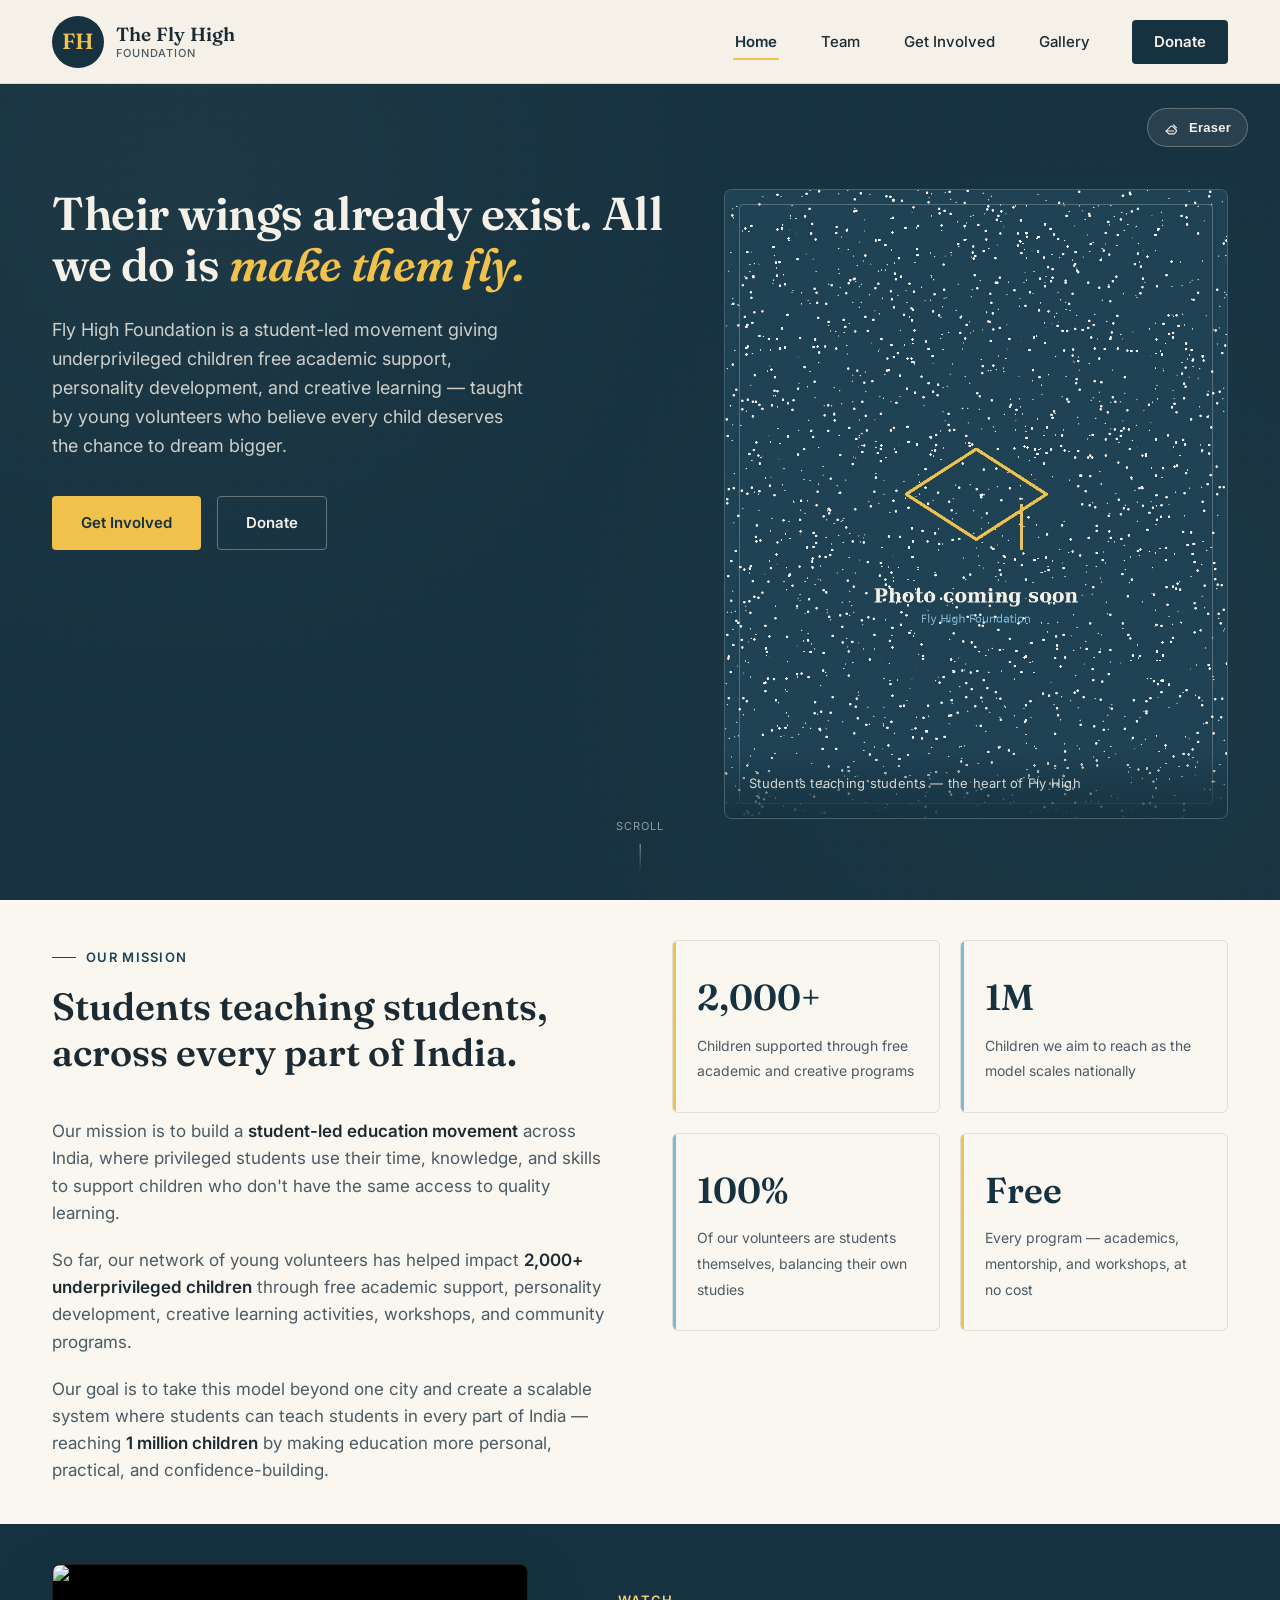
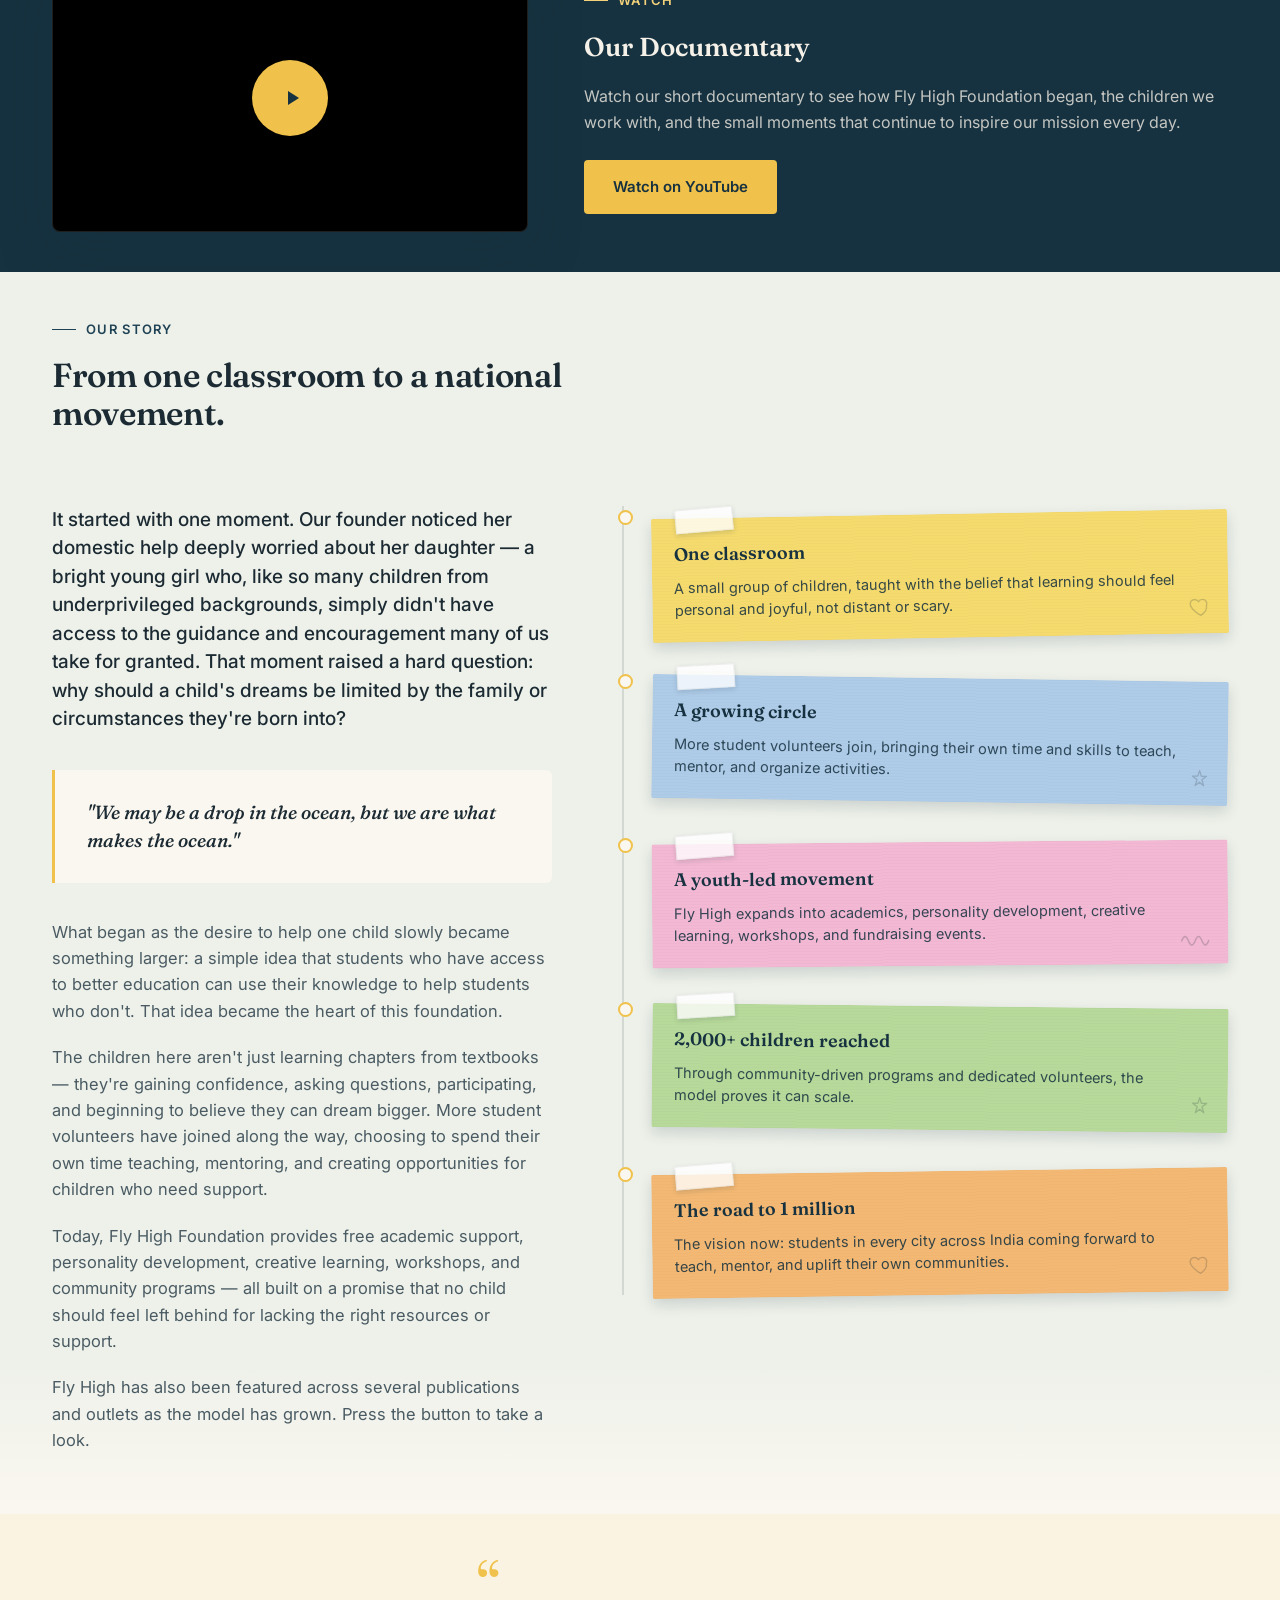
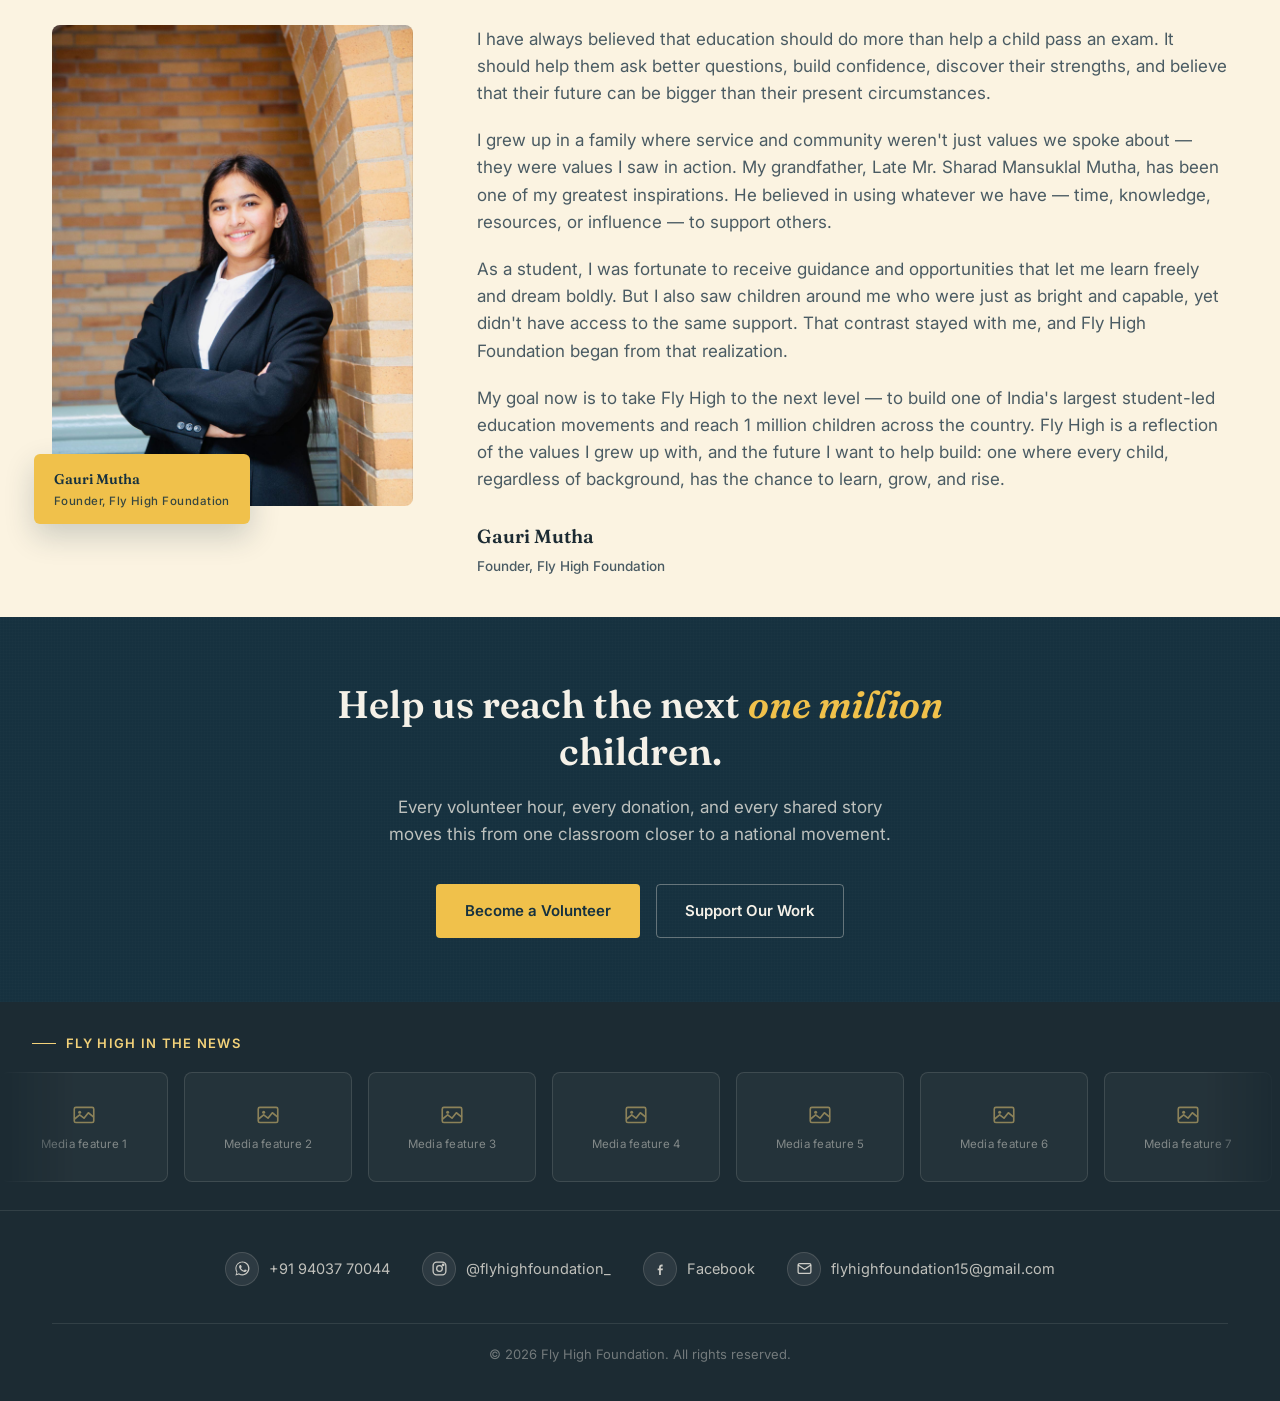
==== index.html @ f3d72682 "first commit" ====
<!DOCTYPE html>
<html lang="en">
<head>
<meta charset="UTF-8">
<meta name="viewport" content="width=device-width, initial-scale=1.0">
<title>Fly High Foundation — Students Teaching Students</title>
<meta name="description" content="Fly High Foundation is a youth-led NGO reimagining education in India through free academic support, personality development, and creative learning led by student volunteers.">
<link rel="preconnect" href="https://fonts.googleapis.com">
<link rel="preconnect" href="https://fonts.gstatic.com" crossorigin>
<link href="https://fonts.googleapis.com/css2?family=Fraunces:ital,opsz,wght@0,9..144,400;0,9..144,500;0,9..144,600;0,9..144,700;1,9..144,500;1,9..144,600&family=Inter:wght@400;500;600;700&display=swap" rel="stylesheet">
<link rel="stylesheet" href="styles.css">
</head>
<body>

<!-- ============================================ HEADER ============================================ -->
<header class="site-header">
  <div class="wrap">
    <a href="index.html" class="logo-mark">
      <div class="logo-fallback">FH</div>
      <div class="logo-text">The Fly High<span>Foundation</span></div>
    </a>

    <button class="nav-toggle" aria-label="Toggle menu">
      <span></span><span></span><span></span>
    </button>

    <nav class="main-nav">
      <a href="index.html" class="active">Home</a>
      <a href="team.html">Team</a>
      <a href="get-involved.html">Get Involved</a>
      <a href="gallery.html">Gallery</a>
      <a href="donate.html" class="nav-donate">Donate</a>
    </nav>
  </div>
</header>

<!-- ============================================ HERO ============================================ -->
<section class="hero">
  <canvas id="chalk-canvas"></canvas>

  <button id="eraser-toggle" class="eraser-toggle" title="Clear the board">
    <svg viewBox="0 0 24 24" fill="none" xmlns="http://www.w3.org/2000/svg">
      <path d="M3 17l6.5-6.5a2 2 0 0 1 2.83 0l4.67 4.67a2 2 0 0 1 0 2.83L14.5 21H7l-4-4z" stroke="currentColor" stroke-width="1.6" stroke-linejoin="round"/>
      <path d="M13 8l5 5" stroke="currentColor" stroke-width="1.6"/>
      <path d="M3 17h11" stroke="currentColor" stroke-width="1.6" stroke-linecap="round"/>
    </svg>
    <span>Eraser</span>
  </button>

  <div class="wrap">
    <div class="hero-copy">
      <h1>Their wings already exist. All we do is <em>make them fly.</em></h1>
      <p class="hero-lede">Fly High Foundation is a student-led movement giving underprivileged children free academic support, personality development, and creative learning — taught by young volunteers who believe every child deserves the chance to dream bigger.</p>

      <div class="hero-actions">
        <a href="get-involved.html" class="btn btn-primary">Get Involved</a>
        <a href="donate.html" class="btn btn-ghost">Donate</a>
      </div>
    </div>

    <div class="hero-visual">
      <img src="images/hero-placeholder.jpg" alt="A Fly High Foundation volunteer teaching a group of children" id="hero-main-img">
      <div class="hero-visual-frame"></div>
      <div class="hero-visual-caption">Students teaching students — the heart of Fly High</div>
    </div>
  </div>

  <div class="chalk-hint">Touch and hold, then drag to draw chalk</div>

  <div class="scroll-cue">
    <span>Scroll</span>
    <div class="line"></div>
  </div>
</section>

<!-- ============================================ MISSION ============================================ -->
<section class="section mission-section" data-reveal>
  <div class="mission-confetti" id="mission-confetti" aria-hidden="true"></div>
  <div class="wrap">
    <div class="mission-grid">
      <div>
        <div class="section-eyebrow">Our Mission</div>
        <h2 class="pencil-underline" style="font-family: var(--font-display); font-size: clamp(28px, 3.2vw, 38px); font-weight: 600; line-height: 1.2; margin-bottom: 24px;">
          <span>Students teaching students, across every part of India.</span>
          <svg class="pencil-svg" viewBox="0 0 400 20" preserveAspectRatio="none"><path d="M4 12 Q100 4, 200 11 T 396 9" /></svg>
        </h2>
        <div class="mission-copy">
          <p>Our mission is to build a <strong>student-led education movement</strong> across India, where privileged students use their time, knowledge, and skills to support children who don't have the same access to quality learning.</p>
          <p>So far, our network of young volunteers has helped impact <strong>2,000+ underprivileged children</strong> through free academic support, personality development, creative learning activities, workshops, and community programs.</p>
          <p>Our goal is to take this model beyond one city and create a scalable system where students can teach students in every part of India — reaching <strong>1 million children</strong> by making education more personal, practical, and confidence-building.</p>
        </div>
      </div>

      <div class="stat-grid">
        <div class="stat-card">
          <span class="num">2,000+</span>
          <span class="label">Children supported through free academic and creative programs</span>
        </div>
        <div class="stat-card stat-card--blue">
          <span class="num">1M</span>
          <span class="label">Children we aim to reach as the model scales nationally</span>
        </div>
        <div class="stat-card stat-card--blue">
          <span class="num">100%</span>
          <span class="label">Of our volunteers are students themselves, balancing their own studies</span>
        </div>
        <div class="stat-card">
          <span class="num">Free</span>
          <span class="label">Every program — academics, mentorship, and workshops, at no cost</span>
        </div>
      </div>
    </div>
  </div>
</section>

<!-- ============================================ DOCUMENTARY ============================================ -->
<section class="section section-slate" data-reveal>
  <div class="wrap">
    <div class="video-block">
      <div class="video-frame" data-video-id="LKN4n6j6wp0">
        <img src="https://img.youtube.com/vi/LKN4n6j6wp0/maxresdefault.jpg" alt="Fly High Foundation documentary thumbnail" class="video-thumb">
        <div class="video-play-btn" aria-hidden="true">
          <svg viewBox="0 0 24 24"><path d="M8 5v14l11-7z"/></svg>
        </div>
      </div>

      <div class="video-copy">
        <div class="section-eyebrow">Watch</div>
        <h3>Our Documentary</h3>
        <p>Watch our short documentary to see how Fly High Foundation began, the children we work with, and the small moments that continue to inspire our mission every day.</p>
        <a href="https://www.youtube.com/watch?v=LKN4n6j6wp0" target="_blank" rel="noopener" class="btn btn-primary">Watch on YouTube</a>
      </div>
    </div>
  </div>
</section>

<!-- ============================================ OUR STORY ============================================ -->
<section class="section section-paper-dim" data-reveal>
  <div class="wrap">
    <div class="section-head">
      <div class="section-eyebrow">Our Story</div>
      <h2 class="pencil-underline"><span>From one classroom to a national movement.</span>
        <svg class="pencil-svg" viewBox="0 0 460 20" preserveAspectRatio="none"><path d="M4 11 Q120 4, 230 12 T 456 9" /></svg>
      </h2>
    </div>

    <div class="story-layout">
      <div class="story-copy">
        <p>It started with one moment. Our founder noticed her domestic help deeply worried about her daughter — a bright young girl who, like so many children from underprivileged backgrounds, simply didn't have access to the guidance and encouragement many of us take for granted. That moment raised a hard question: why should a child's dreams be limited by the family or circumstances they're born into?</p>

        <div class="story-pullquote">
          <p>"We may be a drop in the ocean, but we are what makes the ocean."</p>
        </div>

        <p>What began as the desire to help one child slowly became something larger: a simple idea that students who have access to better education can use their knowledge to help students who don't. That idea became the heart of this foundation.</p>
        <p>The children here aren't just learning chapters from textbooks — they're gaining confidence, asking questions, participating, and beginning to believe they can dream bigger. More student volunteers have joined along the way, choosing to spend their own time teaching, mentoring, and creating opportunities for children who need support.</p>
        <p>Today, Fly High Foundation provides free academic support, personality development, creative learning, workshops, and community programs — all built on a promise that no child should feel left behind for lacking the right resources or support.</p>
        <p>Fly High has also been featured across several publications and outlets as the model has grown. Press the button to take a look.</p>
      </div>

      <div class="story-side">
        <div class="timeline">
          <div class="timeline-item sticky-note-item">
            <div class="sticky-note sticky-note--yellow">
              <svg class="sticky-doodle sticky-doodle--heart" viewBox="0 0 24 24" aria-hidden="true"><path d="M12 20s-7.5-4.7-9.7-9.2C.8 7.2 2.6 4 6 4c2 0 3.4 1.1 4 2.3C10.6 5.1 12 4 14 4c3.4 0 5.2 3.2 3.7 6.8C19.5 15.3 12 20 12 20z" fill="none" stroke="currentColor" stroke-width="1.4" stroke-linejoin="round"/></svg>
              <h4>One classroom</h4>
              <p>A small group of children, taught with the belief that learning should feel personal and joyful, not distant or scary.</p>
            </div>
          </div>
          <div class="timeline-item sticky-note-item">
            <div class="sticky-note sticky-note--blue">
              <svg class="sticky-doodle sticky-doodle--star" viewBox="0 0 24 24" aria-hidden="true"><path d="M12 3l1.8 5.6H19l-4.6 3.5L16.2 18 12 14.6 7.8 18l1.8-5.9L5 8.6h5.2z" fill="none" stroke="currentColor" stroke-width="1.3" stroke-linejoin="round"/></svg>
              <h4>A growing circle</h4>
              <p>More student volunteers join, bringing their own time and skills to teach, mentor, and organize activities.</p>
            </div>
          </div>
          <div class="timeline-item sticky-note-item">
            <div class="sticky-note sticky-note--pink">
              <svg class="sticky-doodle sticky-doodle--squiggle" viewBox="0 0 28 16" aria-hidden="true"><path d="M1 8c2-5 4-5 6 0s4 5 6 0 4-5 6 0 4 5 6 0" fill="none" stroke="currentColor" stroke-width="1.4" stroke-linecap="round"/></svg>
              <h4>A youth-led movement</h4>
              <p>Fly High expands into academics, personality development, creative learning, workshops, and fundraising events.</p>
            </div>
          </div>
          <div class="timeline-item sticky-note-item">
            <div class="sticky-note sticky-note--green">
              <svg class="sticky-doodle sticky-doodle--star" viewBox="0 0 24 24" aria-hidden="true"><path d="M12 3l1.8 5.6H19l-4.6 3.5L16.2 18 12 14.6 7.8 18l1.8-5.9L5 8.6h5.2z" fill="none" stroke="currentColor" stroke-width="1.3" stroke-linejoin="round"/></svg>
              <h4>2,000+ children reached</h4>
              <p>Through community-driven programs and dedicated volunteers, the model proves it can scale.</p>
            </div>
          </div>
          <div class="timeline-item sticky-note-item">
            <div class="sticky-note sticky-note--orange">
              <svg class="sticky-doodle sticky-doodle--heart" viewBox="0 0 24 24" aria-hidden="true"><path d="M12 20s-7.5-4.7-9.7-9.2C.8 7.2 2.6 4 6 4c2 0 3.4 1.1 4 2.3C10.6 5.1 12 4 14 4c3.4 0 5.2 3.2 3.7 6.8C19.5 15.3 12 20 12 20z" fill="none" stroke="currentColor" stroke-width="1.4" stroke-linejoin="round"/></svg>
              <h4>The road to 1 million</h4>
              <p>The vision now: students in every city across India coming forward to teach, mentor, and uplift their own communities.</p>
            </div>
          </div>
        </div>
      </div>
    </div>
  </div>
</section>


<!-- ============================================ FOUNDER'S NOTE ============================================ -->
<section class="section section-warm" data-reveal>
  <div class="wrap">
    <div class="founder-block">
      <div class="founder-photo-wrap">
        <img src="images/gauri-mutha-founder.jpg" alt="Gauri Mutha, Founder of Fly High Foundation">
        <div class="founder-photo-tag">Gauri Mutha<span>Founder, Fly High Foundation</span></div>
      </div>

      <div class="founder-copy">
        <span class="founder-quote-mark">&ldquo;</span>
        <p>I have always believed that education should do more than help a child pass an exam. It should help them ask better questions, build confidence, discover their strengths, and believe that their future can be bigger than their present circumstances.</p>
        <p>I grew up in a family where service and community weren't just values we spoke about — they were values I saw in action. My grandfather, Late Mr. Sharad Mansuklal Mutha, has been one of my greatest inspirations. He believed in using whatever we have — time, knowledge, resources, or influence — to support others.</p>
        <p>As a student, I was fortunate to receive guidance and opportunities that let me learn freely and dream boldly. But I also saw children around me who were just as bright and capable, yet didn't have access to the same support. That contrast stayed with me, and Fly High Foundation began from that realization.</p>
        <p>My goal now is to take Fly High to the next level — to build one of India's largest student-led education movements and reach 1 million children across the country. Fly High is a reflection of the values I grew up with, and the future I want to help build: one where every child, regardless of background, has the chance to learn, grow, and rise.</p>
        <div class="founder-signoff">Gauri Mutha<span>Founder, Fly High Foundation</span></div>
      </div>
    </div>
  </div>
</section>

<!-- ============================================ CLOSING CTA ============================================ -->
<section class="closing-cta" data-reveal>
  <div class="wrap">
    <h2>Help us reach the next <em>one million</em> children.</h2>
    <p>Every volunteer hour, every donation, and every shared story moves this from one classroom closer to a national movement.</p>
    <div class="hero-actions">
      <a href="get-involved.html" class="btn btn-primary">Become a Volunteer</a>
      <a href="donate.html" class="btn btn-ghost">Support Our Work</a>
    </div>
  </div>
</section>

<!-- ============================================ FOOTER ============================================ -->
<footer class="site-footer">
  <div class="footer-media">
    <div class="wrap footer-media-head">
      <div class="section-eyebrow footer-media-eyebrow">Fly High In The News</div>
    </div>

    <div class="media-marquee" aria-hidden="false">
      <div class="media-marquee-track" id="media-marquee-track">
        <!-- media logo cards generated and duplicated by JS for a seamless loop -->
      </div>
    </div>
  </div>

  <div class="wrap">
    <div class="footer-contact">
      <a href="https://wa.me/919403770044" target="_blank" rel="noopener" class="footer-contact-item">
        <span class="footer-contact-icon">
          <svg viewBox="0 0 24 24" fill="currentColor" xmlns="http://www.w3.org/2000/svg"><path d="M17.47 14.38c-.27-.14-1.6-.79-1.85-.88-.25-.09-.43-.14-.61.14-.18.27-.7.88-.86 1.06-.16.18-.32.2-.59.07-.27-.14-1.13-.42-2.15-1.33-.79-.71-1.33-1.58-1.48-1.85-.16-.27-.02-.41.13-.55.14-.14.32-.36.48-.54.16-.18.21-.31.32-.52.11-.21.05-.39-.02-.54-.07-.14-.62-1.5-.85-2.05-.23-.55-.46-.47-.63-.48h-.54c-.18 0-.46.07-.7.34-.25.27-.95.93-.95 2.27 0 1.34.97 2.64 1.11 2.82.14.18 1.85 2.83 4.49 3.86 2.63 1.03 2.63.69 3.1.64.48-.05 1.6-.65 1.83-1.29.23-.64.23-1.18.16-1.29-.07-.11-.25-.18-.52-.32z"/><path d="M12.04 2C6.5 2 2 6.5 2 12.04c0 1.94.55 3.75 1.5 5.29L2 22l4.86-1.46c1.46.79 3.14 1.24 4.93 1.24h.01c5.54 0 10.04-4.5 10.04-10.04S17.58 2 12.04 2zm0 18.27h-.01c-1.6 0-3.16-.43-4.51-1.24l-.32-.19-3.34 1 1.02-3.28-.21-.34a8.18 8.18 0 0 1-1.27-4.43c0-4.56 3.71-8.27 8.27-8.27 4.56 0 8.27 3.71 8.27 8.27 0 4.56-3.71 8.48-8.4 8.48z"/></svg>
        </span>
        <span>+91 94037 70044</span>
      </a>

      <a href="https://instagram.com/flyhighfoundation_" target="_blank" rel="noopener" class="footer-contact-item">
        <span class="footer-contact-icon">
          <svg viewBox="0 0 24 24" fill="none" stroke="currentColor" stroke-width="1.8" xmlns="http://www.w3.org/2000/svg"><rect x="3" y="3" width="18" height="18" rx="5"/><circle cx="12" cy="12" r="4"/><circle cx="17.2" cy="6.8" r="1"/></svg>
        </span>
        <span>@flyhighfoundation_</span>
      </a>

      <a href="#" class="footer-contact-item">
        <span class="footer-contact-icon">
          <svg viewBox="0 0 24 24" fill="currentColor" xmlns="http://www.w3.org/2000/svg"><path d="M13.5 9H15V6.5h-1.5C11.6 6.5 10 8.1 10 10.2V12H8v2.5h2V21h2.5v-6.5H15l.5-2.5h-3v-1.8c0-.66.54-1.2 1-1.2z"/></svg>
        </span>
        <span>Facebook</span>
      </a>

      <a href="mailto:flyhighfoundation15@gmail.com" class="footer-contact-item">
        <span class="footer-contact-icon">
          <svg viewBox="0 0 24 24" fill="none" stroke="currentColor" stroke-width="1.8" xmlns="http://www.w3.org/2000/svg"><rect x="3" y="5" width="18" height="14" rx="2"/><path d="M3 7l9 6 9-6"/></svg>
        </span>
        <span>flyhighfoundation15@gmail.com</span>
      </a>
    </div>

    <div class="footer-bottom">
      <span>&copy; 2026 Fly High Foundation. All rights reserved.</span>
    </div>
  </div>
</footer>

<!-- ============================================ MEDIA PREVIEW MODAL ============================================ -->
<div class="media-modal" id="media-modal" role="dialog" aria-modal="true" aria-hidden="true">
  <div class="media-modal-backdrop" id="media-modal-backdrop"></div>
  <div class="media-modal-content">
    <button class="media-modal-close" id="media-modal-close" aria-label="Close">
      <svg viewBox="0 0 24 24" fill="none" xmlns="http://www.w3.org/2000/svg"><path d="M6 6l12 12M18 6L6 18" stroke="currentColor" stroke-width="2" stroke-linecap="round"/></svg>
    </button>
    <div class="media-modal-body" id="media-modal-body">
      <!-- populated by JS with the clicked card's content -->
    </div>
  </div>
</div>

<script src="chalk-cursor.js"></script>
<script src="site.js"></script>
</body>
</html>
---- styles.css ----
/* ============================================
   FLY HIGH FOUNDATION — Design Tokens
   Chalkboard-to-paper visual system
   ============================================ */

:root {
  /* Color */
  --slate-deep: #16313f;      /* blackboard */
  --slate-mid: #1f4255;
  --paper: #faf7f0;            /* warm chalk-white */
  --paper-dim: #eef1ea;
  --chalk-white: #f5f1e8;
  --accent: #f0c14b;            /* primary chalk-yellow accent */
  --accent-soft: #f3d27a;
  --accent-deep: #c99a2e;       /* for use on light backgrounds, better contrast */
  --chalk-yellow: #f0c14b;
  --chalk-yellow-soft: #f3d27a;
  --sky-chalk: #82b6d9;
  --sky-chalk-deep: #4f87ab;
  --ink: #1c2b33;
  --ink-soft: #4a5b63;
  --line: rgba(28, 43, 51, 0.12);

  /* Type */
  --font-display: 'Fraunces', Georgia, serif;
  --font-body: 'Inter', -apple-system, sans-serif;

  /* Layout */
  --header-h: 84px;
  --max-w: 1240px;
}

* {
  margin: 0;
  padding: 0;
  box-sizing: border-box;
}

html {
  scroll-behavior: smooth;
}

body {
  font-family: var(--font-body);
  background: var(--paper);
  color: var(--ink);
  line-height: 1.6;
  overflow-x: hidden;
  cursor: default;
}

img {
  max-width: 100%;
  display: block;
}

a {
  text-decoration: none;
  color: inherit;
}

.wrap {
  max-width: var(--max-w);
  margin: 0 auto;
  padding: 0 32px;
}

/* ============================================
   HEADER
   ============================================ */

.site-header {
  position: fixed;
  top: 0;
  left: 0;
  right: 0;
  height: var(--header-h);
  background: var(--chalk-white);
  border-bottom: 1px solid var(--line);
  z-index: 500;
  display: flex;
  align-items: center;
}

.site-header .wrap {
  display: flex;
  align-items: center;
  justify-content: space-between;
  width: 100%;
}

.logo-mark {
  display: flex;
  align-items: center;
  gap: 12px;
}

.logo-mark img {
  height: 52px;
  width: auto;
  object-fit: contain;
}

.logo-mark .logo-fallback {
  height: 52px;
  width: 52px;
  border-radius: 50%;
  background: var(--slate-deep);
  display: flex;
  align-items: center;
  justify-content: center;
  color: var(--accent);
  font-family: var(--font-display);
  font-weight: 600;
  font-size: 22px;
}

.logo-text {
  font-family: var(--font-display);
  font-weight: 600;
  font-size: 19px;
  color: var(--ink);
  letter-spacing: 0.01em;
  line-height: 1.1;
}

.logo-text span {
  display: block;
  font-family: var(--font-body);
  font-size: 11px;
  font-weight: 500;
  letter-spacing: 0.08em;
  text-transform: uppercase;
  color: var(--ink-soft);
  margin-top: 2px;
}

.main-nav {
  display: flex;
  align-items: center;
  gap: 40px;
}

.main-nav a {
  font-size: 15px;
  font-weight: 500;
  color: var(--ink);
  position: relative;
  padding: 8px 2px;
  transition: color 0.2s ease;
}

.main-nav a::after {
  content: '';
  position: absolute;
  left: 0;
  bottom: 2px;
  width: 0;
  height: 2px;
  background: var(--accent);
  transition: width 0.25s ease;
}

.main-nav a:hover::after,
.main-nav a.active::after {
  width: 100%;
}

.main-nav a.active {
  color: var(--slate-deep);
  font-weight: 600;
}

.nav-donate {
  background: var(--slate-deep);
  color: var(--chalk-white) !important;
  padding: 10px 22px !important;
  border-radius: 4px;
  font-weight: 600 !important;
}

.nav-donate::after {
  display: none;
}

.nav-donate:hover {
  background: var(--slate-mid);
}

.nav-toggle {
  display: none;
  flex-direction: column;
  justify-content: center;
  align-items: center;
  gap: 5px;
  background: none;
  border: none;
  cursor: pointer;
  width: 44px;
  height: 44px;
  padding: 0;
}

.nav-toggle span {
  width: 24px;
  height: 2px;
  background: var(--ink);
}

/* ============================================
   HERO — Blackboard section
   ============================================ */

.hero {
  position: relative;
  min-height: 100vh;
  background: var(--slate-deep);
  background-image:
    radial-gradient(circle at 15% 20%, rgba(255,255,255,0.03) 0%, transparent 40%),
    radial-gradient(circle at 85% 75%, rgba(255,255,255,0.025) 0%, transparent 45%);
  color: var(--chalk-white);
  padding-top: var(--header-h);
  display: flex;
  align-items: center;
  overflow: hidden;
  cursor: none;
}

.hero::before {
  content: '';
  position: absolute;
  inset: 0;
  background-image:
    repeating-linear-gradient(0deg, rgba(255,255,255,0.015) 0px, transparent 1px, transparent 3px),
    repeating-linear-gradient(90deg, rgba(255,255,255,0.015) 0px, transparent 1px, transparent 3px);
  pointer-events: none;
}

.hero-grain {
  position: absolute;
  inset: 0;
  opacity: 0.4;
  pointer-events: none;
  mix-blend-mode: overlay;
}

.hero .wrap {
  position: relative;
  z-index: 2;
  display: grid;
  grid-template-columns: 1.1fr 0.9fr;
  gap: 56px;
  align-items: start;
  padding-top: 88px;
  padding-bottom: 64px;
}

.hero h1 {
  font-family: var(--font-display);
  font-size: clamp(32px, 3.6vw, 68px);
  font-weight: 600;
  line-height: 1.1;
  letter-spacing: -0.01em;
  margin-bottom: 26px;
}

.hero h1 em {
  font-style: italic;
  color: var(--accent);
  position: relative;
}

.hero-lede {
  font-size: 18px;
  color: rgba(245, 241, 232, 0.82);
  max-width: 480px;
  margin-bottom: 36px;
}

.hero-actions {
  display: flex;
  gap: 16px;
  flex-wrap: wrap;
}

.btn {
  display: inline-flex;
  align-items: center;
  gap: 8px;
  padding: 14px 28px;
  border-radius: 4px;
  font-weight: 600;
  font-size: 15px;
  transition: transform 0.2s ease, background 0.2s ease, box-shadow 0.2s ease;
  border: 1.5px solid transparent;
  cursor: pointer;
}

.btn-primary {
  background: var(--accent);
  color: var(--slate-deep);
}

.btn-primary:hover {
  background: var(--accent-soft);
  transform: translateY(-2px);
  box-shadow: 0 8px 24px rgba(240, 193, 75, 0.25);
}

.btn-ghost {
  border-color: rgba(245, 241, 232, 0.35);
  color: var(--chalk-white);
}

.btn-ghost:hover {
  border-color: var(--chalk-white);
  background: rgba(245, 241, 232, 0.06);
  transform: translateY(-2px);
}

/* Hero visual panel */
.hero-visual {
  position: relative;
  aspect-ratio: 4/5;
  border-radius: 8px;
  overflow: hidden;
  border: 1px solid rgba(245, 241, 232, 0.18);
  background: var(--slate-mid);
}

.hero-visual img {
  width: 100%;
  height: 100%;
  object-fit: cover;
}

.hero-visual-frame {
  position: absolute;
  inset: 14px;
  border: 1px solid rgba(245, 241, 232, 0.25);
  border-radius: 4px;
  pointer-events: none;
}

.hero-visual-caption {
  position: absolute;
  bottom: 0;
  left: 0;
  right: 0;
  padding: 24px;
  background: linear-gradient(to top, rgba(22, 49, 63, 0.92), transparent);
  font-size: 13px;
  color: rgba(245, 241, 232, 0.85);
  letter-spacing: 0.02em;
}

.scroll-cue {
  position: absolute;
  bottom: 28px;
  left: 50%;
  transform: translateX(-50%);
  display: flex;
  flex-direction: column;
  align-items: center;
  gap: 8px;
  font-size: 11px;
  letter-spacing: 0.1em;
  text-transform: uppercase;
  color: rgba(245, 241, 232, 0.55);
  z-index: 2;
  animation: bob 2.4s ease-in-out infinite;
}

.scroll-cue .line {
  width: 1px;
  height: 28px;
  background: linear-gradient(to bottom, rgba(245,241,232,0.6), transparent);
}

@keyframes bob {
  0%, 100% { transform: translate(-50%, 0); }
  50% { transform: translate(-50%, 8px); }
}

/* Chalk cursor canvas */
#chalk-canvas {
  position: absolute;
  inset: 0;
  z-index: 1;
  pointer-events: none;
}

.chalk-dot {
  position: fixed;
  width: 18px;
  height: 18px;
  border-radius: 50%;
  background: var(--chalk-white);
  pointer-events: none;
  z-index: 9999;
  mix-blend-mode: screen;
  opacity: 0;
  transition: opacity 0.15s ease;
  box-shadow: 0 0 8px 2px rgba(245, 241, 232, 0.5);
}

/* Eraser toggle button */
.eraser-toggle {
  position: absolute;
  top: calc(var(--header-h) + 24px);
  right: 32px;
  z-index: 30;
  display: flex;
  align-items: center;
  gap: 8px;
  padding: 10px 16px;
  background: rgba(245, 241, 232, 0.08);
  border: 1.5px solid rgba(245, 241, 232, 0.28);
  border-radius: 999px;
  color: var(--chalk-white);
  font-size: 13px;
  font-weight: 600;
  letter-spacing: 0.02em;
  cursor: pointer;
  transition: background 0.2s ease, border-color 0.2s ease, transform 0.2s ease;
}

.eraser-toggle svg {
  width: 17px;
  height: 17px;
}

.eraser-toggle:hover {
  background: rgba(245, 241, 232, 0.14);
  border-color: rgba(245, 241, 232, 0.45);
}

.eraser-toggle.is-active {
  background: var(--accent);
  border-color: var(--accent);
  color: var(--slate-deep);
  transform: translateY(-1px);
}

.chalk-hint {
  display: none;
  position: absolute;
  bottom: 26px;
  left: 24px;
  z-index: 2;
  font-size: 12px;
  letter-spacing: 0.02em;
  color: rgba(245, 241, 232, 0.55);
  padding: 7px 12px;
  border: 1px solid rgba(245, 241, 232, 0.22);
  border-radius: 999px;
  background: rgba(245, 241, 232, 0.05);
}

@media (max-width: 980px) {
  .eraser-toggle {
    top: calc(var(--header-h) + 16px);
    right: 20px;
    padding: 12px 14px;
  }
  .eraser-toggle span {
    display: none;
  }
  .chalk-hint {
    display: block;
    /* moved to the top, mirroring the eraser button, so it never
       collides with the stacked hero image/scroll-cue below on
       short or content-heavy mobile heroes */
    bottom: auto;
    top: calc(var(--header-h) + 16px);
    left: 20px;
  }
}

@media (hover: none) and (pointer: coarse) {
  .chalk-hint {
    display: block;
  }
}

/* ============================================
   SECTION SHELL (paper sections below hero)
   ============================================ */

.section {
  padding: 40px 0;
  position: relative;
}

.section-paper-dim {
  background: linear-gradient(180deg, var(--paper-dim) 0%, var(--paper-dim) 88%, var(--paper) 100%);
}

.section-warm {
  background: #fbf3e1;
}

.section-slate {
  background: var(--slate-deep);
  color: var(--chalk-white);
}

.section-head {
  max-width: 640px;
  margin-bottom: 56px;
}

.section-eyebrow {
  display: inline-flex;
  align-items: center;
  gap: 10px;
  font-size: 13px;
  font-weight: 600;
  letter-spacing: 0.1em;
  text-transform: uppercase;
  color: var(--slate-mid);
  margin-bottom: 16px;
}

.section-slate .section-eyebrow {
  color: var(--accent-soft);
}

.section-eyebrow::before {
  content: '';
  width: 24px;
  height: 1px;
  background: currentColor;
}

.section-head h2 {
  font-family: var(--font-display);
  font-size: clamp(28px, 2.6vw, 42px);
  font-weight: 600;
  line-height: 1.15;
  letter-spacing: -0.01em;
  color: var(--ink);
}

.section-slate .section-head h2 {
  color: var(--chalk-white);
}

.section-head p {
  margin-top: 16px;
  font-size: 17px;
  color: var(--ink-soft);
}

.section-slate .section-head p {
  color: rgba(245, 241, 232, 0.78);
}

/* ============================================
   MISSION SECTION
   ============================================ */

.mission-section {
  position: relative;
  overflow: hidden;
}

.mission-confetti {
  position: absolute;
  inset: 0;
  z-index: 0;
  pointer-events: none;
  overflow: hidden;
}

.confetti-piece {
  position: absolute;
  top: -60px;
  opacity: 0;
  will-change: transform, opacity;
  filter: drop-shadow(0 4px 6px rgba(22, 49, 63, 0.22));
}

.mission-confetti.is-falling .confetti-piece {
  animation-name: confetti-fall;
  animation-timing-function: cubic-bezier(0.4, 0, 0.6, 1);
  animation-fill-mode: forwards;
}

@keyframes confetti-fall {
  0% {
    opacity: 0;
    transform: translate(0, 0) rotate(0deg);
  }
  8% {
    opacity: 1;
  }
  85% {
    opacity: 0.95;
  }
  100% {
    opacity: 0;
    transform: translate(var(--drift, 0px), 420px) rotate(var(--spin, 220deg));
  }
}

.mission-grid {
  position: relative;
  z-index: 1;
  display: grid;
  grid-template-columns: 1fr 1fr;
  gap: 64px;
  align-items: start;
}

.mission-copy p {
  font-size: 17px;
  color: var(--ink-soft);
  margin-bottom: 20px;
}

.mission-copy p:last-child {
  margin-bottom: 0;
}

.mission-copy strong {
  color: var(--ink);
  font-weight: 600;
}

.stat-grid {
  display: grid;
  grid-template-columns: 1fr 1fr;
  gap: 20px;
}

.stat-card {
  background: var(--paper);
  border: 1px solid var(--line);
  border-radius: 6px;
  padding: 28px 24px;
  position: relative;
  overflow: hidden;
  transition: transform 0.25s ease, box-shadow 0.25s ease;
}

.stat-card::before {
  content: '';
  position: absolute;
  top: 0;
  left: 0;
  width: 3px;
  height: 100%;
  background: var(--accent);
}

.stat-card--blue::before {
  background: var(--sky-chalk);
}

.stat-card:hover {
  transform: translateY(-5px);
  box-shadow: 0 16px 32px rgba(22, 49, 63, 0.12);
}

.stat-card .num {
  font-family: var(--font-display);
  font-size: 36px;
  font-weight: 600;
  color: var(--slate-deep);
  display: block;
  margin-bottom: 6px;
}

.stat-card .label {
  font-size: 14px;
  color: var(--ink-soft);
  line-height: 1.4;
}

@media (max-width: 640px) {
  .stat-grid {
    grid-template-columns: 1fr;
  }
}

/* ============================================
   DOCUMENTARY / VIDEO SECTION
   ============================================ */

.video-block {
  display: grid;
  grid-template-columns: 0.85fr 1.15fr;
  gap: 56px;
  align-items: center;
}

.video-frame {
  position: relative;
  border-radius: 8px;
  overflow: hidden;
  aspect-ratio: 16/9;
  background: #000;
  box-shadow: 0 20px 50px rgba(22, 49, 63, 0.35);
  cursor: pointer;
  border: 1px solid rgba(245, 241, 232, 0.12);
}

.video-frame iframe {
  position: absolute;
  inset: 0;
  width: 100%;
  height: 100%;
}

.video-frame .video-thumb {
  position: absolute;
  inset: 0;
  width: 100%;
  height: 100%;
  object-fit: cover;
  color: transparent;
  font-size: 0;
}

.video-play-btn {
  position: absolute;
  top: 50%;
  left: 50%;
  transform: translate(-50%, -50%);
  width: 76px;
  height: 76px;
  border-radius: 50%;
  background: var(--accent);
  display: flex;
  align-items: center;
  justify-content: center;
  transition: transform 0.25s ease, background 0.25s ease;
  z-index: 3;
}

.video-play-btn:hover {
  transform: translate(-50%, -50%) scale(1.08);
  background: var(--accent-soft);
}

.video-play-btn svg {
  width: 24px;
  height: 24px;
  fill: var(--slate-deep);
  margin-left: 3px;
}

.video-copy h3 {
  font-family: var(--font-display);
  font-size: 26px;
  font-weight: 600;
  margin-bottom: 16px;
}

.video-copy p {
  color: rgba(245, 241, 232, 0.78);
  font-size: 16px;
  margin-bottom: 24px;
}

/* ============================================
   STORY / TIMELINE SECTION
   ============================================ */

.story-layout {
  display: grid;
  grid-template-columns: 0.9fr 1.1fr;
  gap: 64px;
}

.story-copy p {
  font-size: 16.5px;
  color: var(--ink-soft);
  margin-bottom: 20px;
}

.story-copy p:first-child {
  font-size: 19px;
  color: var(--ink);
  font-weight: 500;
  line-height: 1.5;
}

.story-pullquote {
  margin: 36px 0;
  padding: 28px 32px;
  background: var(--paper);
  border-left: 3px solid var(--accent);
  border-radius: 0 6px 6px 0;
}

.story-pullquote p {
  font-family: var(--font-display);
  font-size: 22px;
  font-style: italic;
  color: var(--slate-deep);
  margin: 0;
  line-height: 1.4;
}

.story-side {
  position: sticky;
  top: 120px;
  align-self: start;
}

.timeline {
  display: flex;
  flex-direction: column;
  gap: 0;
  border-left: 2px solid var(--line);
  padding-left: 28px;
  margin-left: 6px;
}

.timeline-item {
  position: relative;
  padding-bottom: 36px;
}

.timeline-item:last-child {
  padding-bottom: 0;
}

.timeline-item::before {
  content: '';
  position: absolute;
  left: -34px;
  top: 4px;
  width: 11px;
  height: 11px;
  border-radius: 50%;
  background: var(--paper);
  border: 2px solid var(--accent);
}

.timeline-item h4 {
  font-family: var(--font-display);
  font-size: 17px;
  font-weight: 600;
  color: var(--ink);
  margin-bottom: 6px;
}

.timeline-item p {
  font-size: 14.5px;
  color: var(--ink-soft);
}

/* ============================================
   FOUNDER NOTE SECTION
   ============================================ */

.founder-block {
  display: grid;
  grid-template-columns: 0.65fr 1.35fr;
  gap: 64px;
  align-items: center;
}

.founder-photo-wrap {
  position: relative;
}

.founder-photo-wrap img {
  width: 100%;
  border-radius: 8px;
  aspect-ratio: 3/4;
  object-fit: cover;
}

.founder-photo-tag {
  position: absolute;
  bottom: -18px;
  left: -18px;
  background: var(--accent);
  color: var(--slate-deep);
  padding: 14px 20px;
  border-radius: 6px;
  font-family: var(--font-display);
  font-weight: 600;
  font-size: 14px;
  box-shadow: 0 12px 30px rgba(22, 49, 63, 0.2);
}

.founder-photo-tag span {
  display: block;
  font-family: var(--font-body);
  font-weight: 500;
  font-size: 11.5px;
  letter-spacing: 0.04em;
  margin-top: 2px;
  opacity: 0.85;
}

.founder-quote-mark {
  font-family: var(--font-display);
  font-size: 64px;
  color: var(--accent);
  line-height: 1;
  margin-bottom: 8px;
  display: block;
}

.founder-copy p {
  font-size: 17px;
  color: var(--ink-soft);
  margin-bottom: 20px;
}

.founder-copy p:last-of-type {
  margin-bottom: 28px;
}

.founder-signoff {
  font-family: var(--font-display);
  font-size: 19px;
  font-weight: 600;
  color: var(--ink);
}

.founder-signoff span {
  display: block;
  font-family: var(--font-body);
  font-weight: 500;
  font-size: 13.5px;
  color: var(--ink-soft);
  margin-top: 4px;
}

/* ============================================
   CLOSING CTA
   ============================================ */

.closing-cta {
  background: var(--slate-deep);
  color: var(--chalk-white);
  text-align: center;
  padding: 64px 0;
  position: relative;
  overflow: hidden;
}

.closing-cta::before {
  content: '';
  position: absolute;
  inset: 0;
  background-image:
    repeating-linear-gradient(0deg, rgba(255,255,255,0.015) 0px, transparent 1px, transparent 3px),
    repeating-linear-gradient(90deg, rgba(255,255,255,0.015) 0px, transparent 1px, transparent 3px);
}

.closing-cta .wrap {
  position: relative;
  z-index: 2;
}

.closing-cta h2 {
  font-family: var(--font-display);
  font-size: clamp(30px, 3vw, 48px);
  font-weight: 600;
  max-width: 720px;
  margin: 0 auto 20px;
  line-height: 1.2;
}

.closing-cta h2 em {
  color: var(--accent);
  font-style: italic;
}

.closing-cta p {
  font-size: 17px;
  color: rgba(245, 241, 232, 0.75);
  max-width: 520px;
  margin: 0 auto 36px;
}

.closing-cta .hero-actions {
  justify-content: center;
}

/* ============================================
   FOOTER
   ============================================ */

.site-footer {
  background: var(--ink);
  color: rgba(245, 241, 232, 0.7);
  padding: 0 0 36px;
}

.footer-contact {
  display: flex;
  flex-wrap: wrap;
  align-items: center;
  justify-content: center;
  gap: 32px;
  padding-top: 32px;
}

.footer-contact-item {
  display: flex;
  align-items: center;
  gap: 10px;
  font-size: 14.5px;
  color: rgba(245, 241, 232, 0.75);
  transition: color 0.2s ease;
  padding: 9px 0;
}

.footer-contact-item:hover {
  color: var(--accent-soft);
}

.footer-contact-icon {
  display: flex;
  align-items: center;
  justify-content: center;
  width: 34px;
  height: 34px;
  border-radius: 50%;
  background: rgba(245, 241, 232, 0.08);
  border: 1px solid rgba(245, 241, 232, 0.14);
  color: rgba(245, 241, 232, 0.8);
  transition: background 0.2s ease, border-color 0.2s ease;
}

.footer-contact-item:hover .footer-contact-icon {
  background: rgba(245, 241, 232, 0.14);
  border-color: rgba(245, 241, 232, 0.3);
}

.footer-contact-icon svg {
  width: 17px;
  height: 17px;
}

.footer-bottom {
  text-align: center;
  margin-top: 28px;
  padding-top: 20px;
  border-top: 1px solid rgba(245, 241, 232, 0.1);
  font-size: 13px;
  color: rgba(245, 241, 232, 0.4);
}

@media (max-width: 640px) {
  .footer-contact {
    flex-direction: column;
    align-items: flex-start;
    gap: 4px;
    padding-left: 8px;
  }
}

/* ============================================
   RESPONSIVE
   ============================================ */

@media (max-width: 980px) {
  .hero-visual {
    max-width: 420px;
  }
  .mission-grid,
  .video-block,
  .story-layout,
  .founder-block {
    gap: 24px;
  }
  .story-side {
    position: static;
  }
  .main-nav {
    position: fixed;
    top: var(--header-h);
    left: 0;
    right: 0;
    background: var(--chalk-white);
    flex-direction: column;
    align-items: flex-start;
    padding: 24px 32px 32px;
    gap: 10px;
    border-bottom: 1px solid var(--line);
    transform: translateY(-110%);
    opacity: 0;
    pointer-events: none;
    transition: transform 0.3s ease, opacity 0.3s ease;
  }
  .main-nav a {
    padding: 11px 2px;
  }
  .main-nav.open {
    transform: translateY(0);
    opacity: 1;
    pointer-events: auto;
  }
  .nav-toggle {
    display: flex;
  }
  .nav-donate {
    margin-top: 4px;
  }
}

@media (max-width: 640px) {
  .wrap {
    padding: 0 20px;
  }
  .founder-photo-tag {
    left: 12px;
    bottom: -14px;
    padding: 10px 16px;
  }
  .section {
    padding: 32px 0;
  }
  .hero .wrap {
    grid-template-columns: 1fr;
  }
  .hero-visual {
    max-width: 420px;
    margin: 0 auto;
  }
  .mission-grid,
  .video-block,
  .story-layout,
  .founder-block {
    grid-template-columns: 1fr;
    gap: 40px;
  }
}

@media (prefers-reduced-motion: reduce) {
  * {
    animation: none !important;
    transition: none !important;
  }
}

/* ============================================
   SCROLL REVEAL
   ============================================ */

[data-reveal] {
  opacity: 0;
  transform: translateY(22px);
  transition: opacity 0.7s ease, transform 0.7s ease;
}

[data-reveal].is-visible {
  opacity: 1;
  transform: translateY(0);
}

[data-reveal="stagger"] > * {
  opacity: 0;
  transform: translateY(18px);
  transition: opacity 0.6s ease, transform 0.6s ease;
}

[data-reveal="stagger"].is-visible > * {
  opacity: 1;
  transform: translateY(0);
}

[data-reveal="stagger"].is-visible > *:nth-child(1) { transition-delay: 0s; }
[data-reveal="stagger"].is-visible > *:nth-child(2) { transition-delay: 0.08s; }
[data-reveal="stagger"].is-visible > *:nth-child(3) { transition-delay: 0.16s; }
[data-reveal="stagger"].is-visible > *:nth-child(4) { transition-delay: 0.24s; }

/* ============================================
   PENCIL UNDERLINE — draws beneath headings on scroll
   ============================================ */

.pencil-underline {
  position: relative;
  display: inline-block;
}

.pencil-underline span {
  position: relative;
}

.pencil-svg {
  display: block;
  width: 100%;
  height: 0.45em;
  margin-top: 2px;
  overflow: visible;
}

.pencil-svg path {
  fill: none;
  stroke: var(--accent-soft);
  stroke-width: 6;
  stroke-linecap: round;
  stroke-dasharray: 480;
  stroke-dashoffset: 480;
  transition: stroke-dashoffset 1.1s cubic-bezier(0.65, 0, 0.35, 1);
}

.section-slate .pencil-svg path {
  stroke: var(--accent);
}

.pencil-drawn .pencil-svg path {
  stroke-dashoffset: 0;
}

/* ============================================
   STICKY NOTES — peel effect on the timeline
   ============================================ */

.sticky-note-item {
  padding-bottom: 32px;
  padding-top: 8px;
}

.sticky-note {
  width: 100%;
  background: #f5da6e;
  border-radius: 2px;
  padding: 22px 22px 22px;
  box-shadow: 0 6px 14px rgba(22, 49, 63, 0.16);
  transform: rotate(-1deg);
  transition: transform 0.3s ease, box-shadow 0.3s ease;
  position: relative;
}

/* subtle paper-fiber texture so the note doesn't read as a flat
   color block */
.sticky-note {
  background-image: repeating-linear-gradient(
    0deg,
    rgba(0, 0, 0, 0.015) 0px,
    rgba(0, 0, 0, 0.015) 1px,
    transparent 1px,
    transparent 3px
  );
}

/* a strip of tape across the top-left corner, like the note was
   actually stuck onto a board by hand */
.sticky-note::before {
  content: '';
  position: absolute;
  top: -10px;
  left: 24px;
  width: 56px;
  height: 22px;
  background: rgba(255, 255, 255, 0.78);
  border: 1px solid rgba(28, 43, 51, 0.07);
  box-shadow: 0 2px 5px rgba(22, 49, 63, 0.15);
  transform: rotate(-4deg);
  z-index: 2;
}

.sticky-doodle {
  position: absolute;
  bottom: 14px;
  right: 16px;
  width: 24px;
  height: 24px;
  color: rgba(28, 43, 51, 0.22);
  opacity: 0.8;
}

.sticky-doodle--squiggle {
  width: 32px;
  height: 18px;
}

.sticky-note--yellow {
  background-color: #f5da6e;
  transform: rotate(-1deg);
}

.sticky-note--blue {
  background-color: #aecbe8;
  transform: rotate(0.8deg);
}

.sticky-note--pink {
  background-color: #f3b8d3;
  transform: rotate(-0.5deg);
}

.sticky-note--green {
  background-color: #b7d99a;
  transform: rotate(0.6deg);
}

.sticky-note--orange {
  background-color: #f3b873;
  transform: rotate(-0.8deg);
}

.sticky-note--yellow h4,
.sticky-note--yellow p,
.sticky-note--blue h4,
.sticky-note--blue p,
.sticky-note--pink h4,
.sticky-note--pink p,
.sticky-note--green h4,
.sticky-note--green p,
.sticky-note--orange h4,
.sticky-note--orange p {
  color: var(--slate-deep);
}

.sticky-note--yellow .sticky-doodle,
.sticky-note--blue .sticky-doodle,
.sticky-note--pink .sticky-doodle,
.sticky-note--green .sticky-doodle,
.sticky-note--orange .sticky-doodle {
  color: rgba(28, 43, 51, 0.25);
}

.sticky-note h4 {
  font-family: var(--font-display);
  font-size: 18px;
  font-weight: 600;
  margin-bottom: 8px;
  padding-right: 24px;
}

.sticky-note p {
  font-size: 14.5px;
  line-height: 1.5;
  padding-right: 18px;
  opacity: 0.85;
}

.timeline-item:hover .sticky-note {
  transform: rotate(0deg) translateY(-4px) scale(1.02);
  box-shadow: 0 16px 30px rgba(22, 49, 63, 0.24);
}


/* ============================================
   FOOTER MEDIA MARQUEE — continuous scrolling press strip
   ============================================ */

.footer-media {
  padding: 0;
  border-bottom: 1px solid rgba(245, 241, 232, 0.1);
  overflow: hidden;
}

.footer-media-head {
  margin: 0;
  padding-top: 24px;
}

.footer-media-eyebrow {
  color: var(--accent-soft);
  margin: 0 0 10px;
}

.media-marquee {
  position: relative;
  width: 100%;
  overflow: hidden;
  mask-image: linear-gradient(90deg, transparent 0%, black 6%, black 94%, transparent 100%);
  -webkit-mask-image: linear-gradient(90deg, transparent 0%, black 6%, black 94%, transparent 100%);
}

.media-marquee-track {
  display: flex;
  gap: 16px;
  width: max-content;
  padding: 8px 0 28px;
  animation: marquee-scroll 38s linear infinite;
}

.media-marquee:hover .media-marquee-track {
  animation-play-state: paused;
}

@keyframes marquee-scroll {
  from { transform: translateX(0); }
  to { transform: translateX(-50%); }
}

.media-logo-card {
  flex: 0 0 auto;
  width: 168px;
  height: 110px;
  border-radius: 8px;
  background: rgba(245, 241, 232, 0.04);
  border: 1px solid rgba(245, 241, 232, 0.12);
  display: flex;
  flex-direction: column;
  align-items: center;
  justify-content: center;
  gap: 8px;
  color: rgba(245, 241, 232, 0.45);
  transition: border-color 0.2s ease, background 0.2s ease;
  font-family: var(--font-body);
  cursor: pointer;
  padding: 0;
}

.media-logo-card:hover {
  border-color: rgba(245, 241, 232, 0.3);
  background: rgba(245, 241, 232, 0.07);
}

.media-logo-card svg {
  width: 26px;
  height: 26px;
  opacity: 0.5;
  color: var(--accent-soft);
}

.media-logo-card span {
  font-size: 11.5px;
  letter-spacing: 0.02em;
}

@media (prefers-reduced-motion: reduce) {
  .media-marquee-track {
    animation: none;
  }
  .media-marquee {
    overflow-x: auto;
  }
}

@media (max-width: 640px) {
  .media-logo-card {
    width: 140px;
    height: 96px;
  }
  .footer-contact-item {
    font-size: 14px;
  }
}

/* ============================================
   MEDIA PREVIEW MODAL
   ============================================ */

.media-modal {
  position: fixed;
  inset: 0;
  z-index: 200;
  display: flex;
  align-items: center;
  justify-content: center;
  padding: 24px;
  opacity: 0;
  visibility: hidden;
  transition: opacity 0.25s ease, visibility 0.25s ease;
}

.media-modal.is-open {
  opacity: 1;
  visibility: visible;
}

.media-modal-backdrop {
  position: absolute;
  inset: 0;
  background: rgba(22, 49, 63, 0.78);
}

.media-modal-content {
  position: relative;
  z-index: 1;
  width: min(440px, 100%);
  background: var(--paper);
  border-radius: 12px;
  box-shadow: 0 30px 60px rgba(0, 0, 0, 0.4);
  padding: 20px;
  transform: scale(0.94) translateY(8px);
  transition: transform 0.25s ease;
}

.media-modal.is-open .media-modal-content {
  transform: scale(1) translateY(0);
}

.media-modal-close {
  position: absolute;
  top: 10px;
  right: 10px;
  width: 44px;
  height: 44px;
  border-radius: 50%;
  background: var(--paper-dim);
  border: 1px solid var(--line);
  color: var(--ink);
  display: flex;
  align-items: center;
  justify-content: center;
  cursor: pointer;
  transition: background 0.2s ease;
  z-index: 2;
}

.media-modal-close:hover {
  background: var(--accent-soft);
}

.media-modal-close svg {
  width: 16px;
  height: 16px;
}

.media-modal-body {
  display: flex;
  flex-direction: column;
  align-items: center;
  justify-content: center;
  text-align: center;
  gap: 14px;
  min-height: 260px;
  padding: 24px 12px 8px;
  color: var(--ink-soft);
}

.media-modal-body img {
  width: 100%;
  max-height: 360px;
  object-fit: contain;
  border-radius: 8px;
}

.media-modal-body svg {
  width: 56px;
  height: 56px;
  opacity: 0.4;
  color: var(--accent-deep);
}

.media-modal-body .media-modal-caption {
  font-size: 15px;
  font-weight: 600;
  color: var(--ink);
}
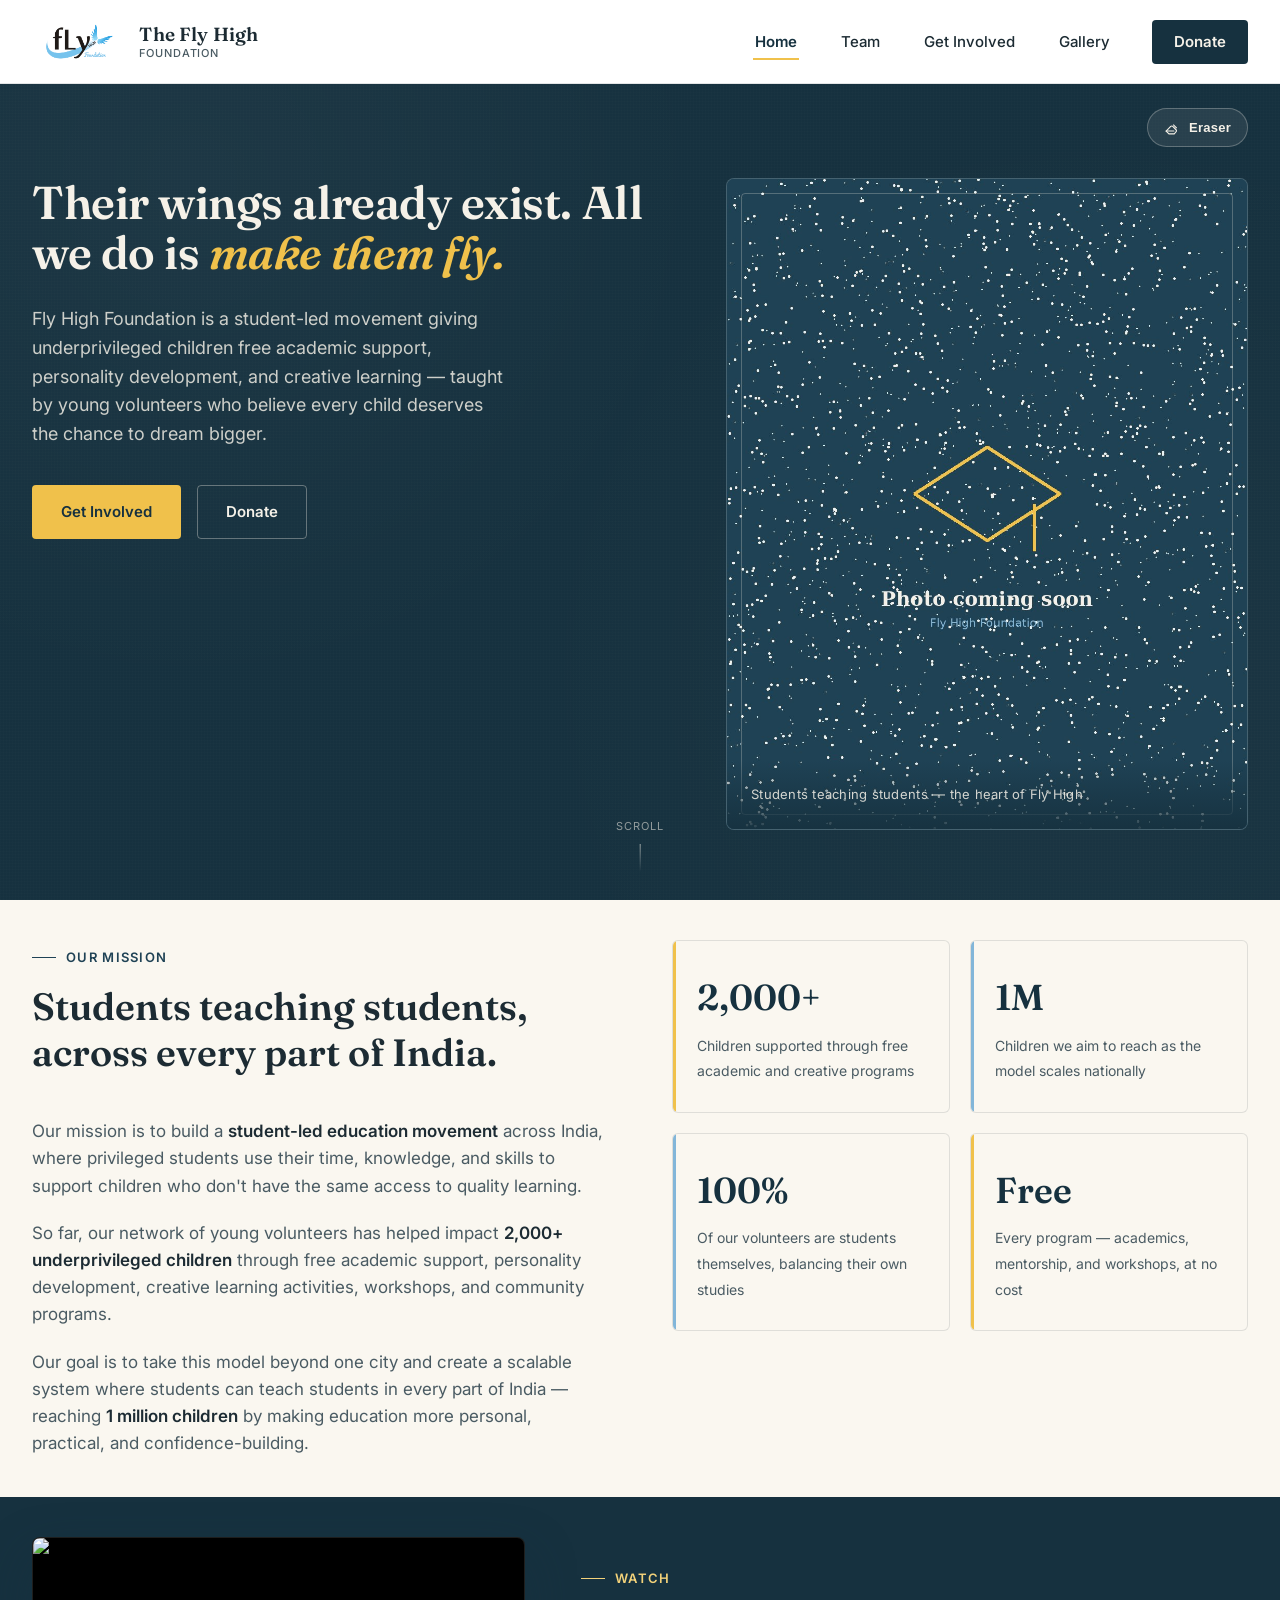
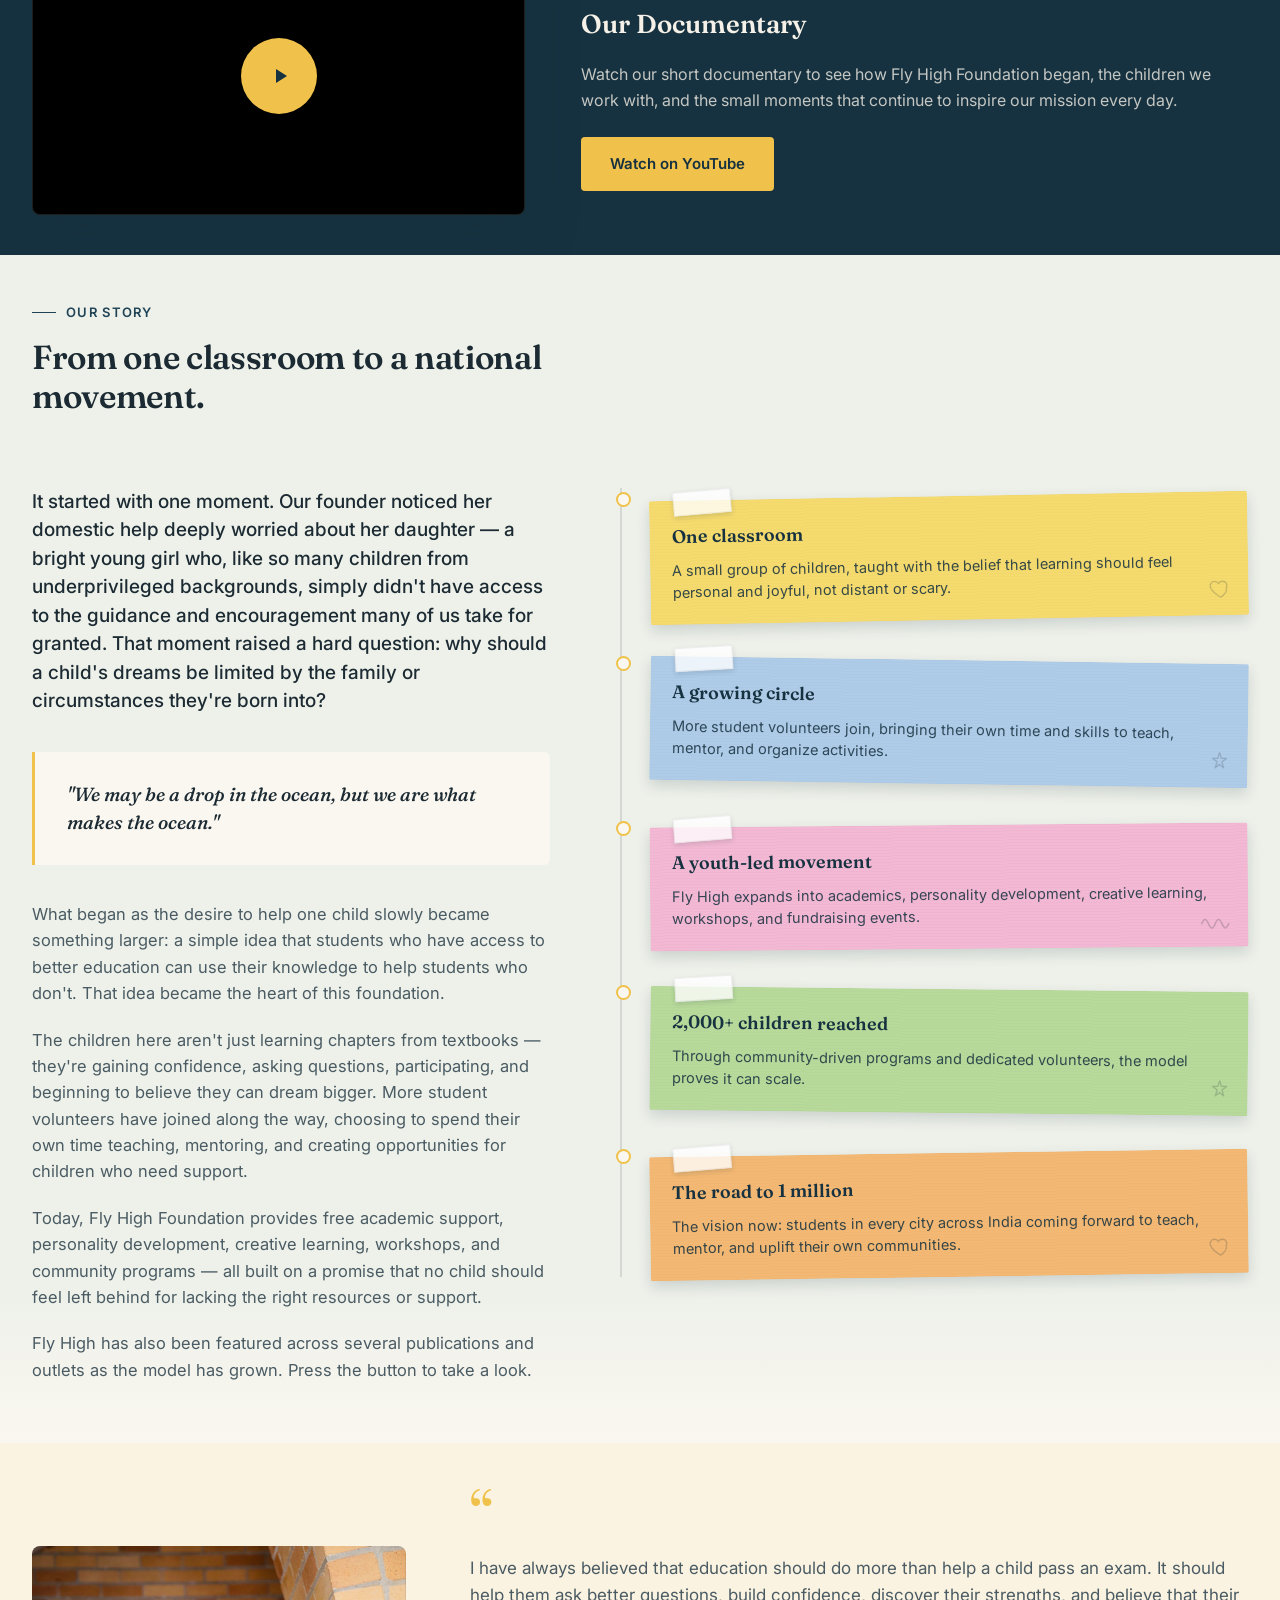
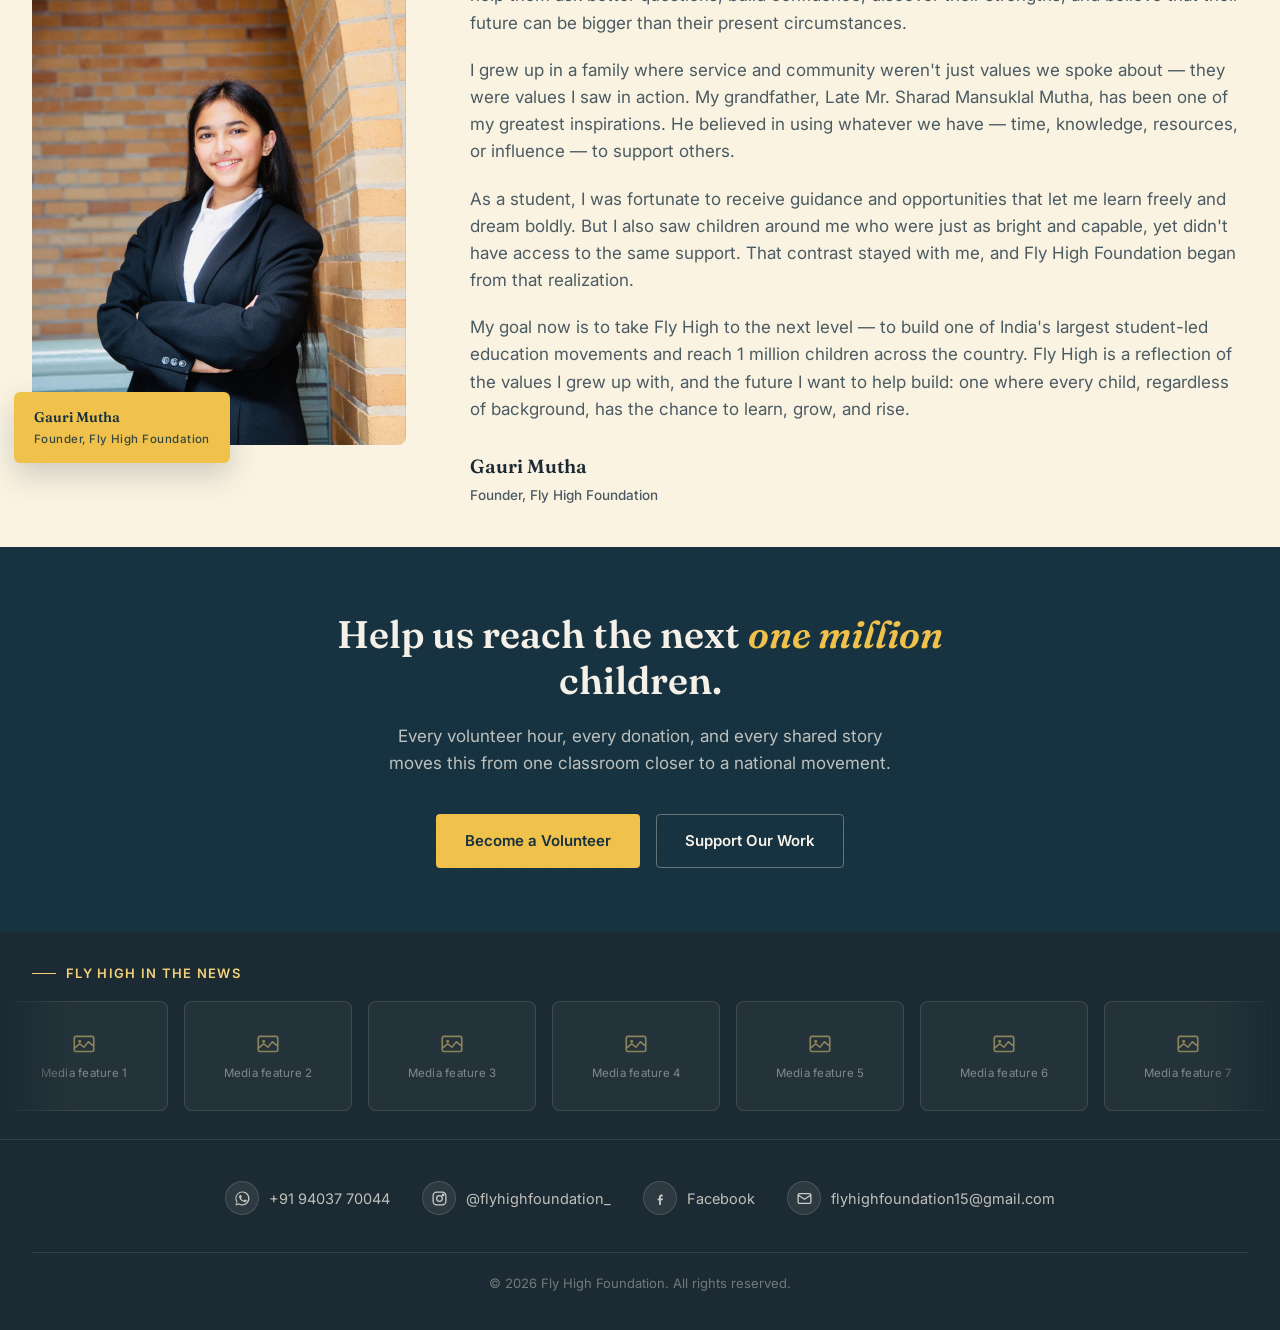
==== commit 176573e8: "phone design" ====
--- a/index.html
+++ b/index.html
@@ -16,7 +16,7 @@
 <header class="site-header">
   <div class="wrap">
     <a href="index.html" class="logo-mark">
-      <div class="logo-fallback">FH</div>
+      <img src="images/logo.jpg" alt="Fly High Foundation logo">
       <div class="logo-text">The Fly High<span>Foundation</span></div>
     </a>
 
--- a/styles.css
+++ b/styles.css
@@ -27,7 +27,7 @@
 
   /* Layout */
   --header-h: 84px;
-  --max-w: 1240px;
+  --max-w: 1400px;
 }
 
 * {
@@ -75,7 +75,7 @@
   left: 0;
   right: 0;
   height: var(--header-h);
-  background: var(--chalk-white);
+  background: #ffffff;
   border-bottom: 1px solid var(--line);
   z-index: 500;
   display: flex;
@@ -96,9 +96,10 @@
 }
 
 .logo-mark img {
-  height: 52px;
+  height: 76px;
   width: auto;
   object-fit: contain;
+  clip-path: inset(0 0 0 8px);
 }
 
 .logo-mark .logo-fallback {
@@ -236,13 +237,6 @@
   pointer-events: none;
 }
 
-.hero-grain {
-  position: absolute;
-  inset: 0;
-  opacity: 0.4;
-  pointer-events: none;
-  mix-blend-mode: overlay;
-}
 
 .hero .wrap {
   position: relative;
@@ -390,19 +384,6 @@
   pointer-events: none;
 }
 
-.chalk-dot {
-  position: fixed;
-  width: 18px;
-  height: 18px;
-  border-radius: 50%;
-  background: var(--chalk-white);
-  pointer-events: none;
-  z-index: 9999;
-  mix-blend-mode: screen;
-  opacity: 0;
-  transition: opacity 0.15s ease;
-  box-shadow: 0 0 8px 2px rgba(245, 241, 232, 0.5);
-}
 
 /* Eraser toggle button */
 .eraser-toggle {
@@ -1072,7 +1053,7 @@
   .video-block,
   .story-layout,
   .founder-block {
-    gap: 24px;
+    gap: 32px;
   }
   .story-side {
     position: static;
@@ -1110,30 +1091,128 @@
 }
 
 @media (max-width: 640px) {
+  :root {
+    --header-h: 60px;
+  }
   .wrap {
-    padding: 0 20px;
-  }
-  .founder-photo-tag {
-    left: 12px;
-    bottom: -14px;
-    padding: 10px 16px;
+    padding: 0 18px;
   }
   .section {
-    padding: 32px 0;
-  }
+    padding: 28px 0;
+  }
+  /* Header & logo */
+  .logo-mark {
+    gap: 8px;
+  }
+  .logo-mark img {
+    height: 52px;
+  }
+  .logo-text {
+    font-size: 15px;
+  }
+  .logo-text span {
+    font-size: 9.5px;
+  }
+  .section-head {
+    margin-bottom: 32px;
+  }
+  .section-eyebrow {
+    font-size: 12px;
+    margin-bottom: 12px;
+  }
+
+  /* Hero */
   .hero .wrap {
     grid-template-columns: 1fr;
+    padding-top: 40px;
+    padding-bottom: 40px;
+    gap: 32px;
+  }
+  .hero h1 {
+    font-size: clamp(28px, 7.5vw, 40px);
+    margin-bottom: 16px;
+  }
+  .hero-lede {
+    font-size: 16px;
+    margin-bottom: 24px;
+  }
+  .hero-actions {
+    gap: 10px;
+  }
+  .btn {
+    padding: 12px 22px;
+    font-size: 14px;
   }
   .hero-visual {
-    max-width: 420px;
+    max-width: 100%;
     margin: 0 auto;
-  }
+    aspect-ratio: 16 / 9;
+  }
+
+  /* Video */
+  .video-copy h3 {
+    font-size: 21px;
+    margin-bottom: 12px;
+  }
+  .video-copy p {
+    font-size: 15px;
+    margin-bottom: 18px;
+  }
+  .video-play-btn {
+    width: 56px;
+    height: 56px;
+  }
+
+  /* Mission */
   .mission-grid,
   .video-block,
   .story-layout,
   .founder-block {
     grid-template-columns: 1fr;
-    gap: 40px;
+    gap: 28px;
+  }
+  .stat-card {
+    padding: 20px 18px;
+  }
+  .stat-card .num {
+    font-size: 30px;
+  }
+
+  /* Story */
+  .story-pullquote {
+    margin: 24px 0;
+    padding: 20px 20px;
+  }
+  .story-pullquote p {
+    font-size: 18px;
+  }
+  .timeline {
+    padding-left: 20px;
+  }
+
+  /* Founder */
+  .founder-photo-tag {
+    left: 12px;
+    bottom: -14px;
+    padding: 10px 16px;
+  }
+  .founder-quote-mark {
+    font-size: 48px;
+  }
+  .founder-copy p {
+    font-size: 16px;
+  }
+
+  /* Closing CTA */
+  .closing-cta {
+    padding: 44px 0;
+  }
+  .closing-cta h2 {
+    font-size: clamp(24px, 6.5vw, 36px);
+  }
+  .closing-cta p {
+    font-size: 15px;
+    margin-bottom: 28px;
   }
 }
 
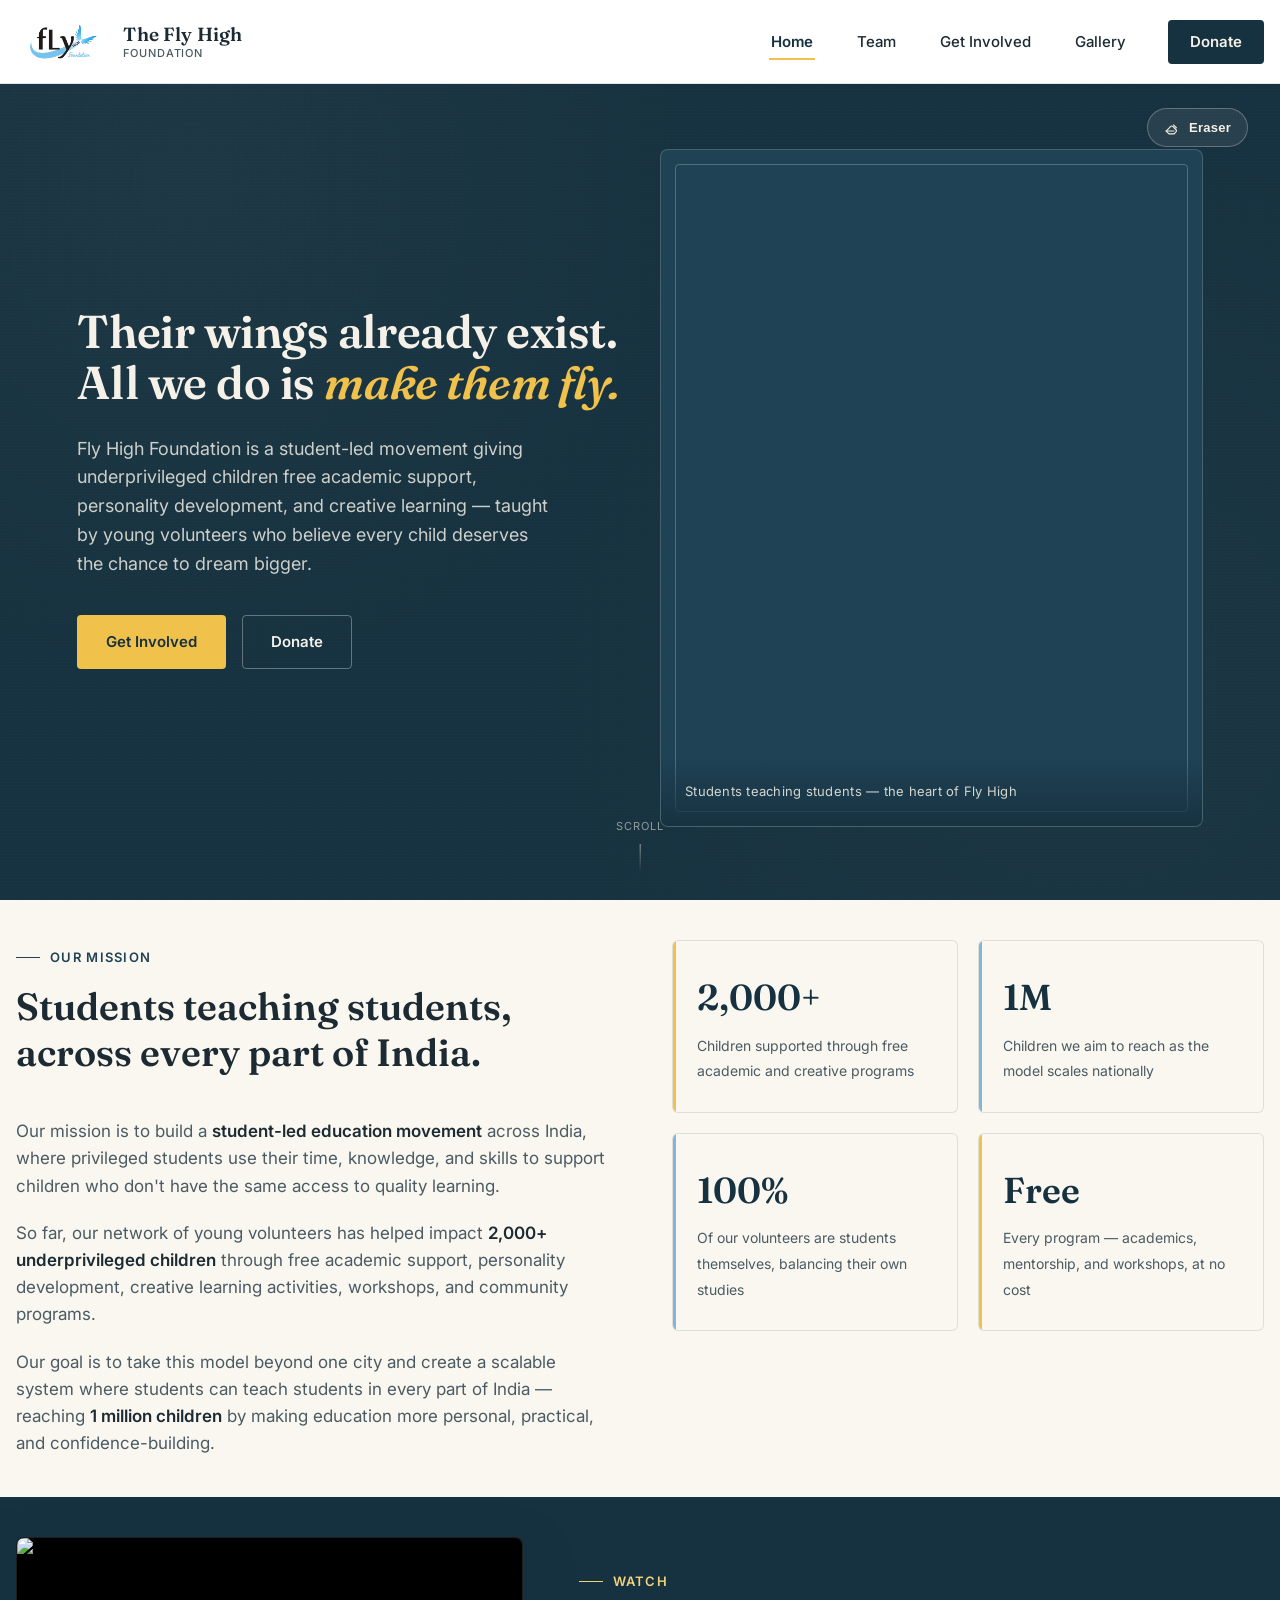
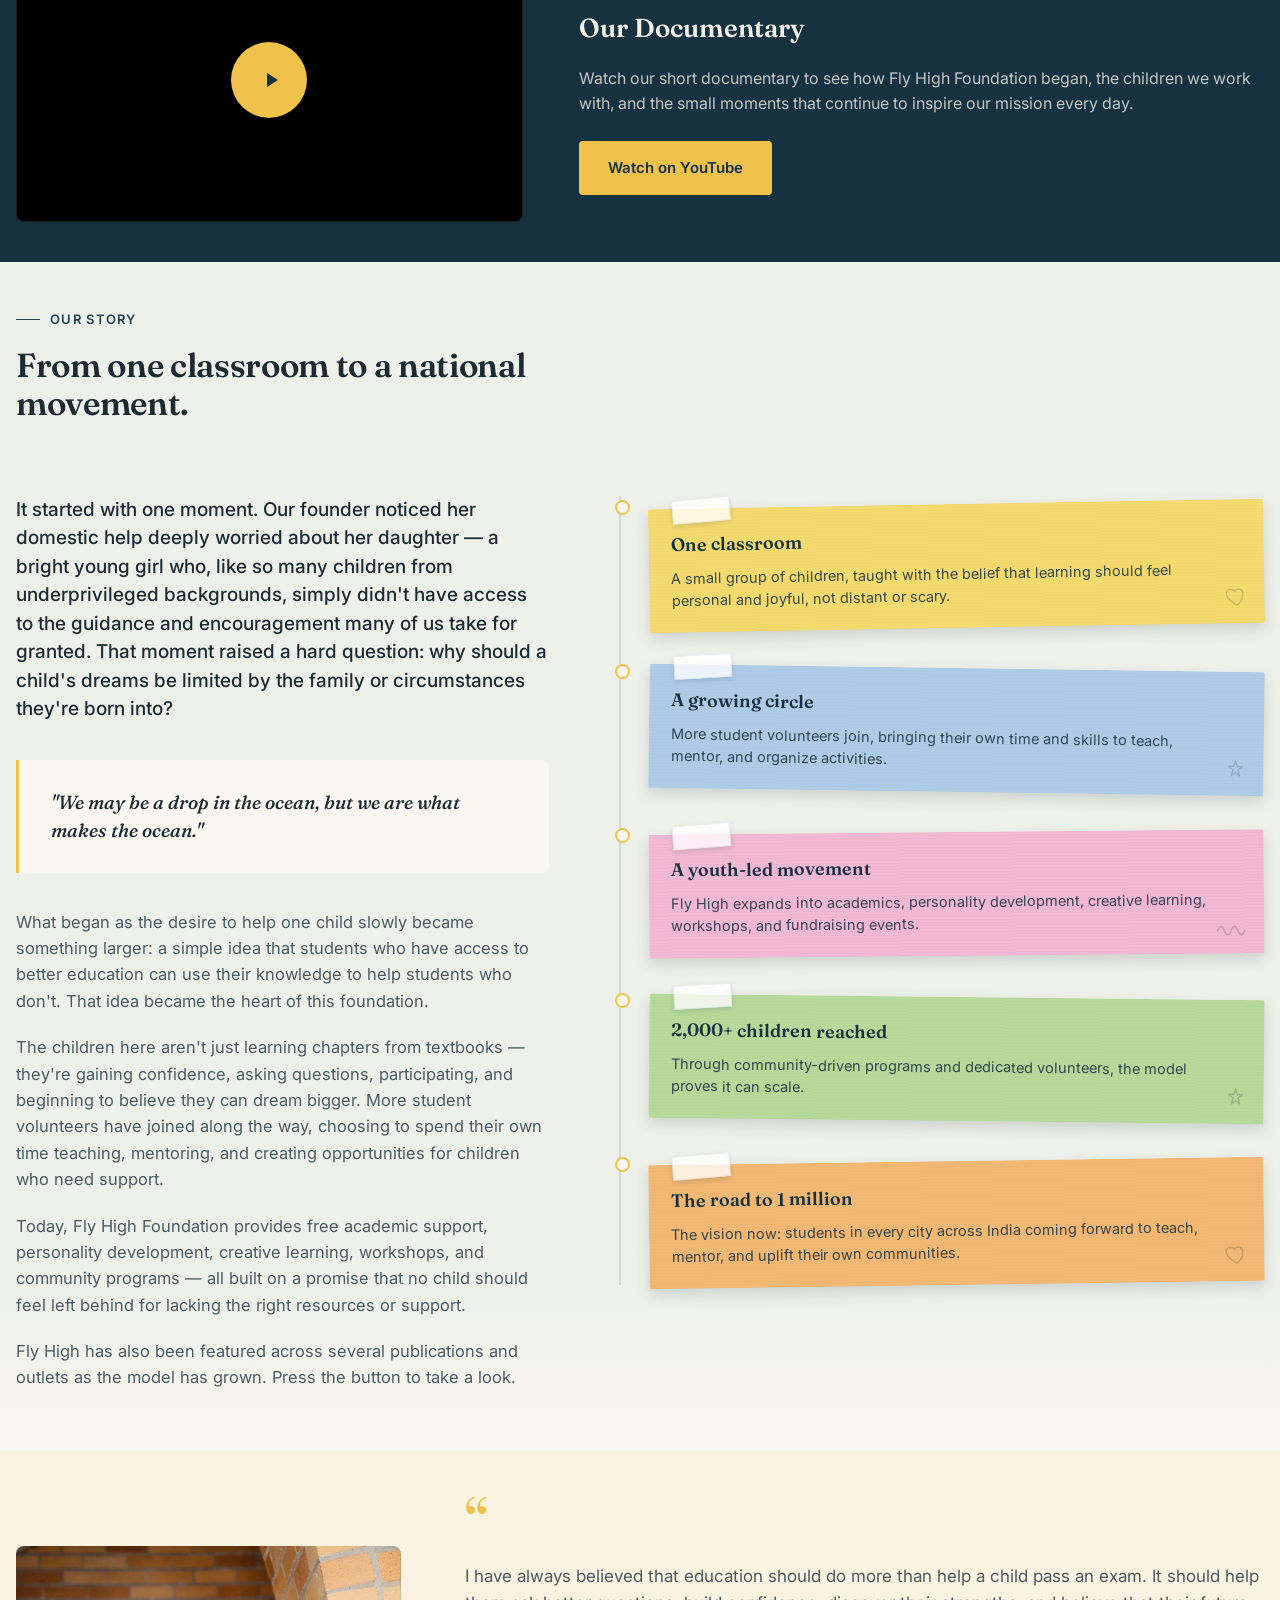
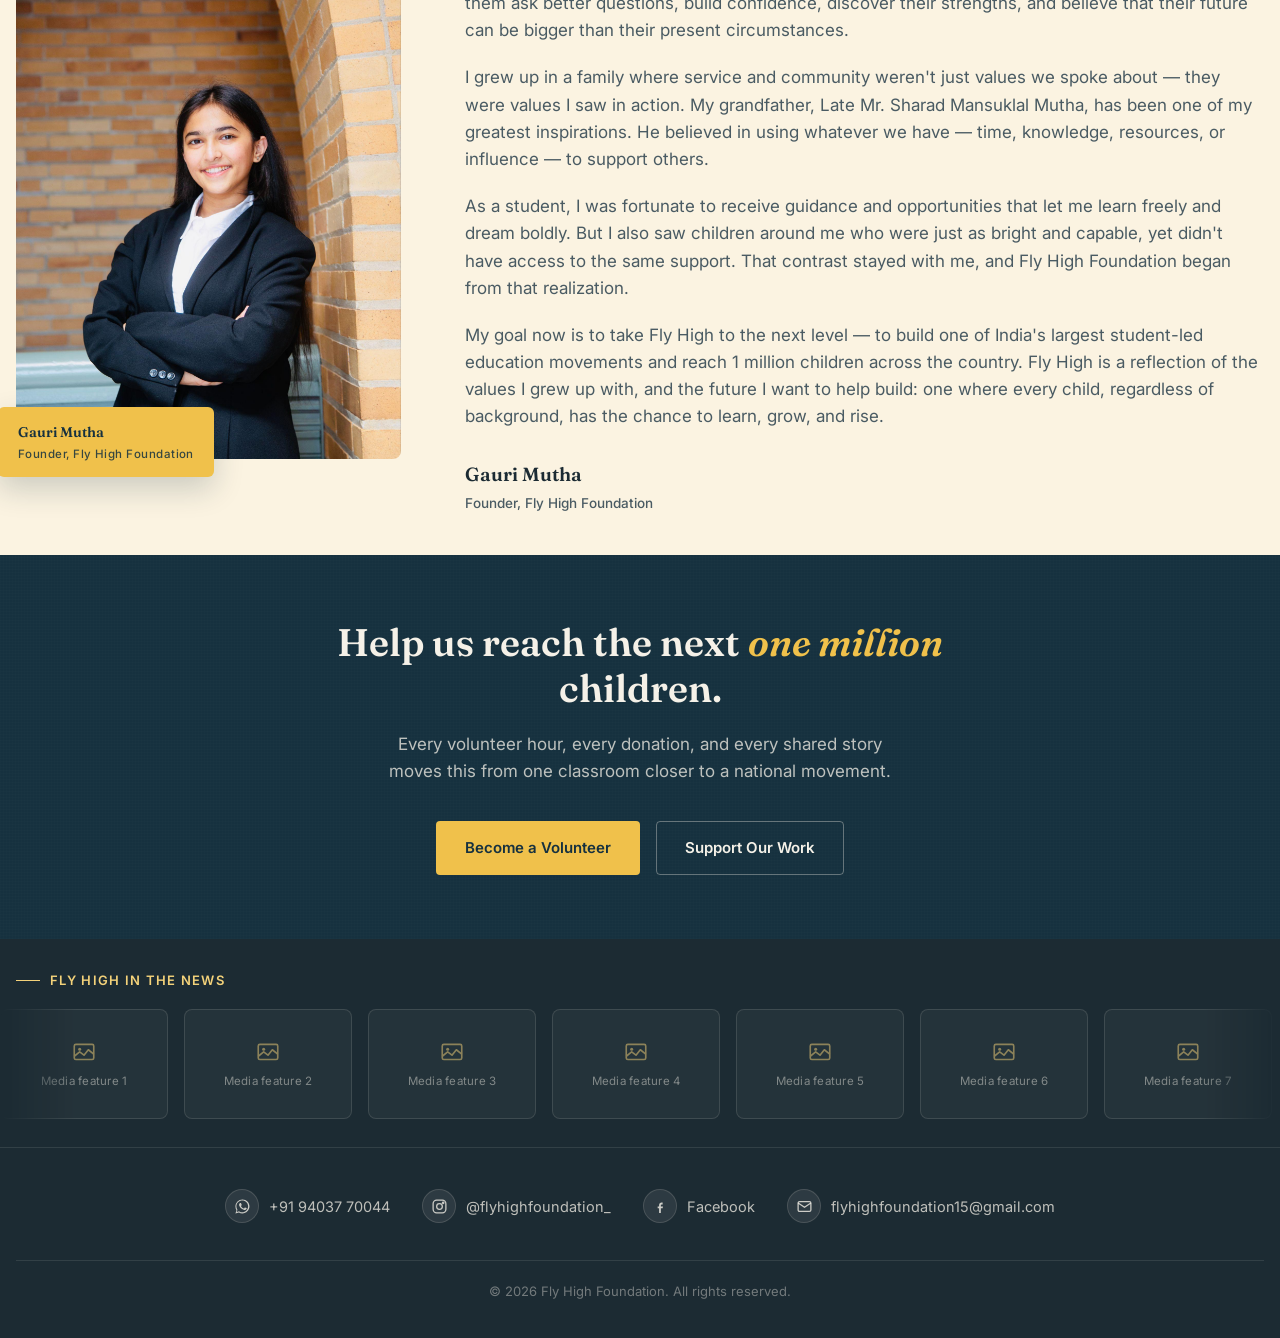
==== commit bd7967da: "final changes from today" ====
--- a/index.html
+++ b/index.html
@@ -49,7 +49,7 @@
 
   <div class="wrap">
     <div class="hero-copy">
-      <h1>Their wings already exist. All we do is <em>make them fly.</em></h1>
+      <h1>Their wings already exist.<br>All we do is <em>make them fly.</em></h1>
       <p class="hero-lede">Fly High Foundation is a student-led movement giving underprivileged children free academic support, personality development, and creative learning — taught by young volunteers who believe every child deserves the chance to dream bigger.</p>
 
       <div class="hero-actions">
@@ -59,7 +59,10 @@
     </div>
 
     <div class="hero-visual">
-      <img src="images/hero-placeholder.jpg" alt="A Fly High Foundation volunteer teaching a group of children" id="hero-main-img">
+      <picture>
+        <source media="(max-width: 640px)" srcset="images/hero-mobile.jpg">
+        <img src="images/hero-desktop.jpg" alt="A Fly High Foundation volunteer teaching a group of children" id="hero-main-img">
+      </picture>
       <div class="hero-visual-frame"></div>
       <div class="hero-visual-caption">Students teaching students — the heart of Fly High</div>
     </div>
--- a/styles.css
+++ b/styles.css
@@ -13,10 +13,7 @@
   --accent: #f0c14b;            /* primary chalk-yellow accent */
   --accent-soft: #f3d27a;
   --accent-deep: #c99a2e;       /* for use on light backgrounds, better contrast */
-  --chalk-yellow: #f0c14b;
-  --chalk-yellow-soft: #f3d27a;
   --sky-chalk: #82b6d9;
-  --sky-chalk-deep: #4f87ab;
   --ink: #1c2b33;
   --ink-soft: #4a5b63;
   --line: rgba(28, 43, 51, 0.12);
@@ -62,7 +59,7 @@
 .wrap {
   max-width: var(--max-w);
   margin: 0 auto;
-  padding: 0 32px;
+  padding: 0 16px;
 }
 
 /* ============================================
@@ -242,11 +239,11 @@
   position: relative;
   z-index: 2;
   display: grid;
-  grid-template-columns: 1.1fr 0.9fr;
-  gap: 56px;
-  align-items: start;
-  padding-top: 88px;
-  padding-bottom: 64px;
+  grid-template-columns: 1fr 1fr;
+  gap: 40px;
+  align-items: center;
+  padding-top: 16px;
+  padding-bottom: 24px;
 }
 
 .hero h1 {
@@ -316,6 +313,7 @@
 .hero-visual {
   position: relative;
   aspect-ratio: 4/5;
+  max-height: calc(100vh - var(--header-h) - 80px);
   border-radius: 8px;
   overflow: hidden;
   border: 1px solid rgba(245, 241, 232, 0.18);
@@ -325,7 +323,7 @@
 .hero-visual img {
   width: 100%;
   height: 100%;
-  object-fit: cover;
+  object-fit: contain;
 }
 
 .hero-visual-frame {
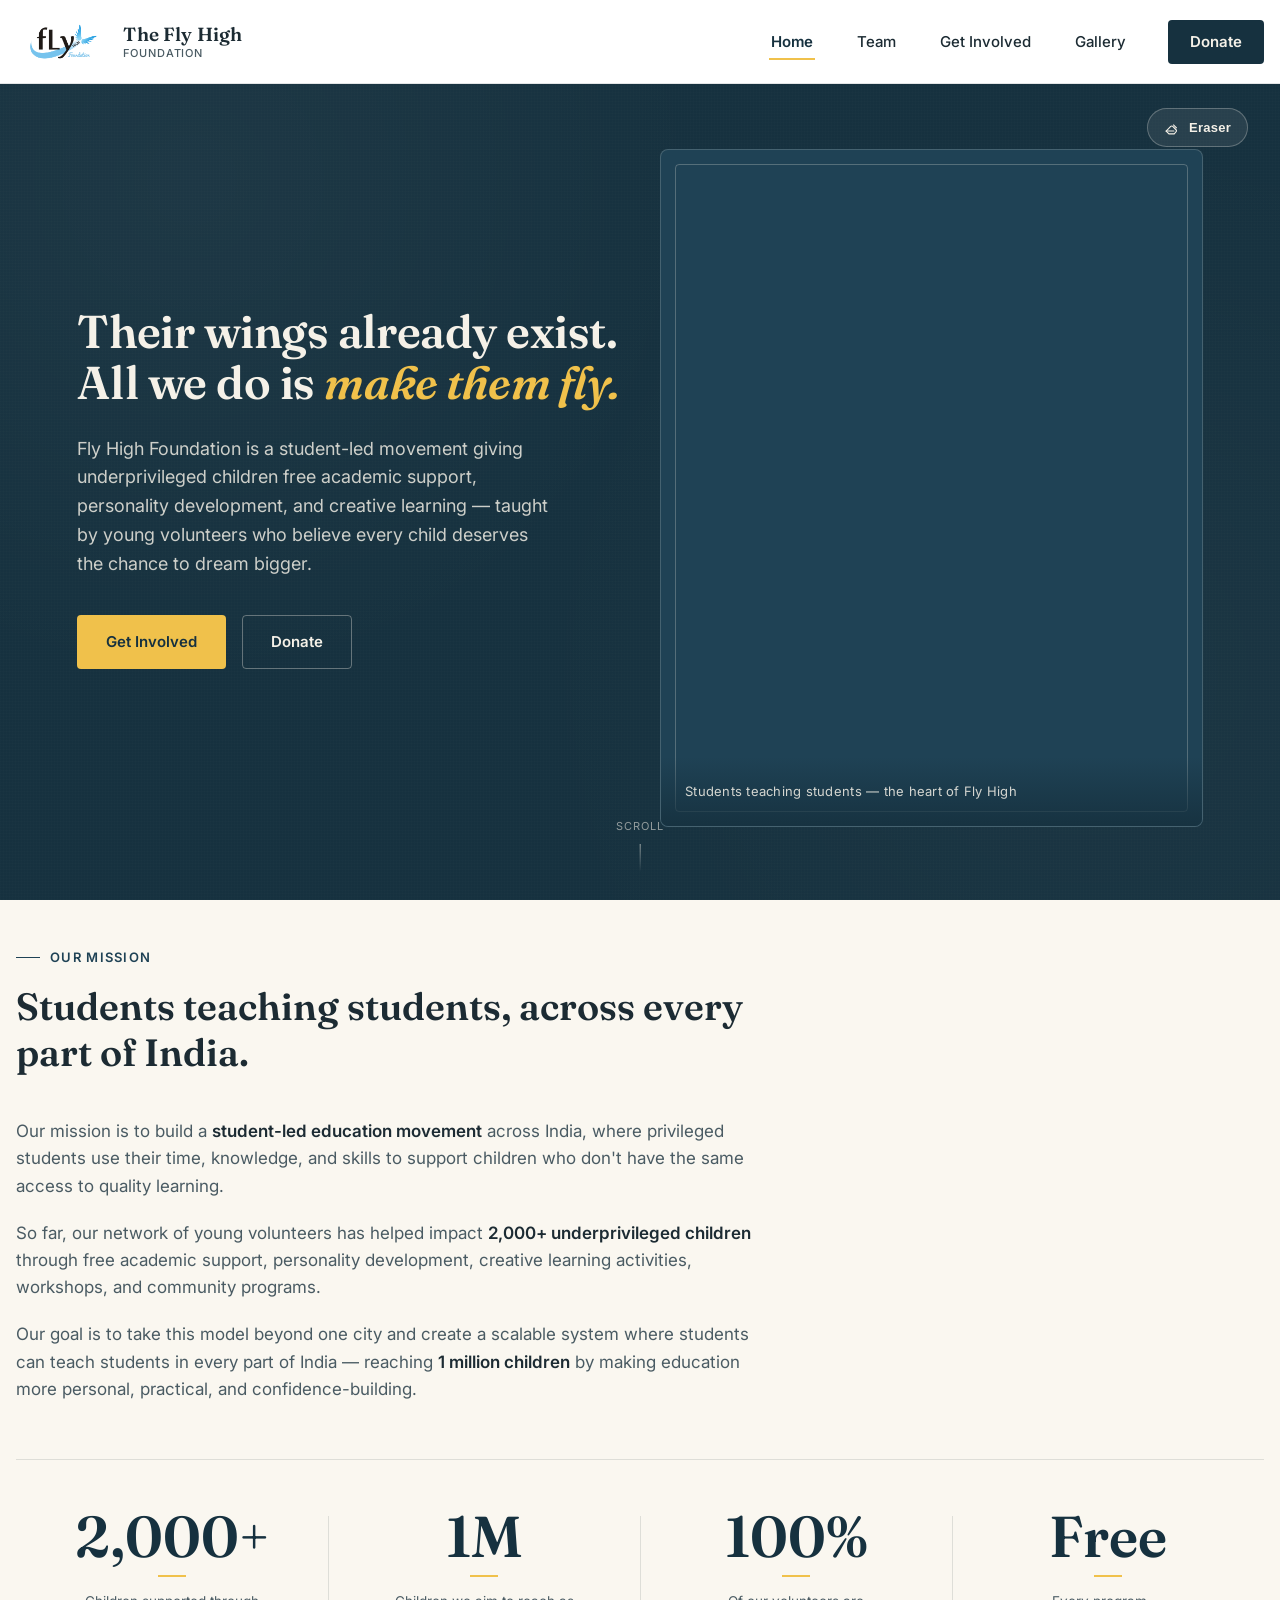
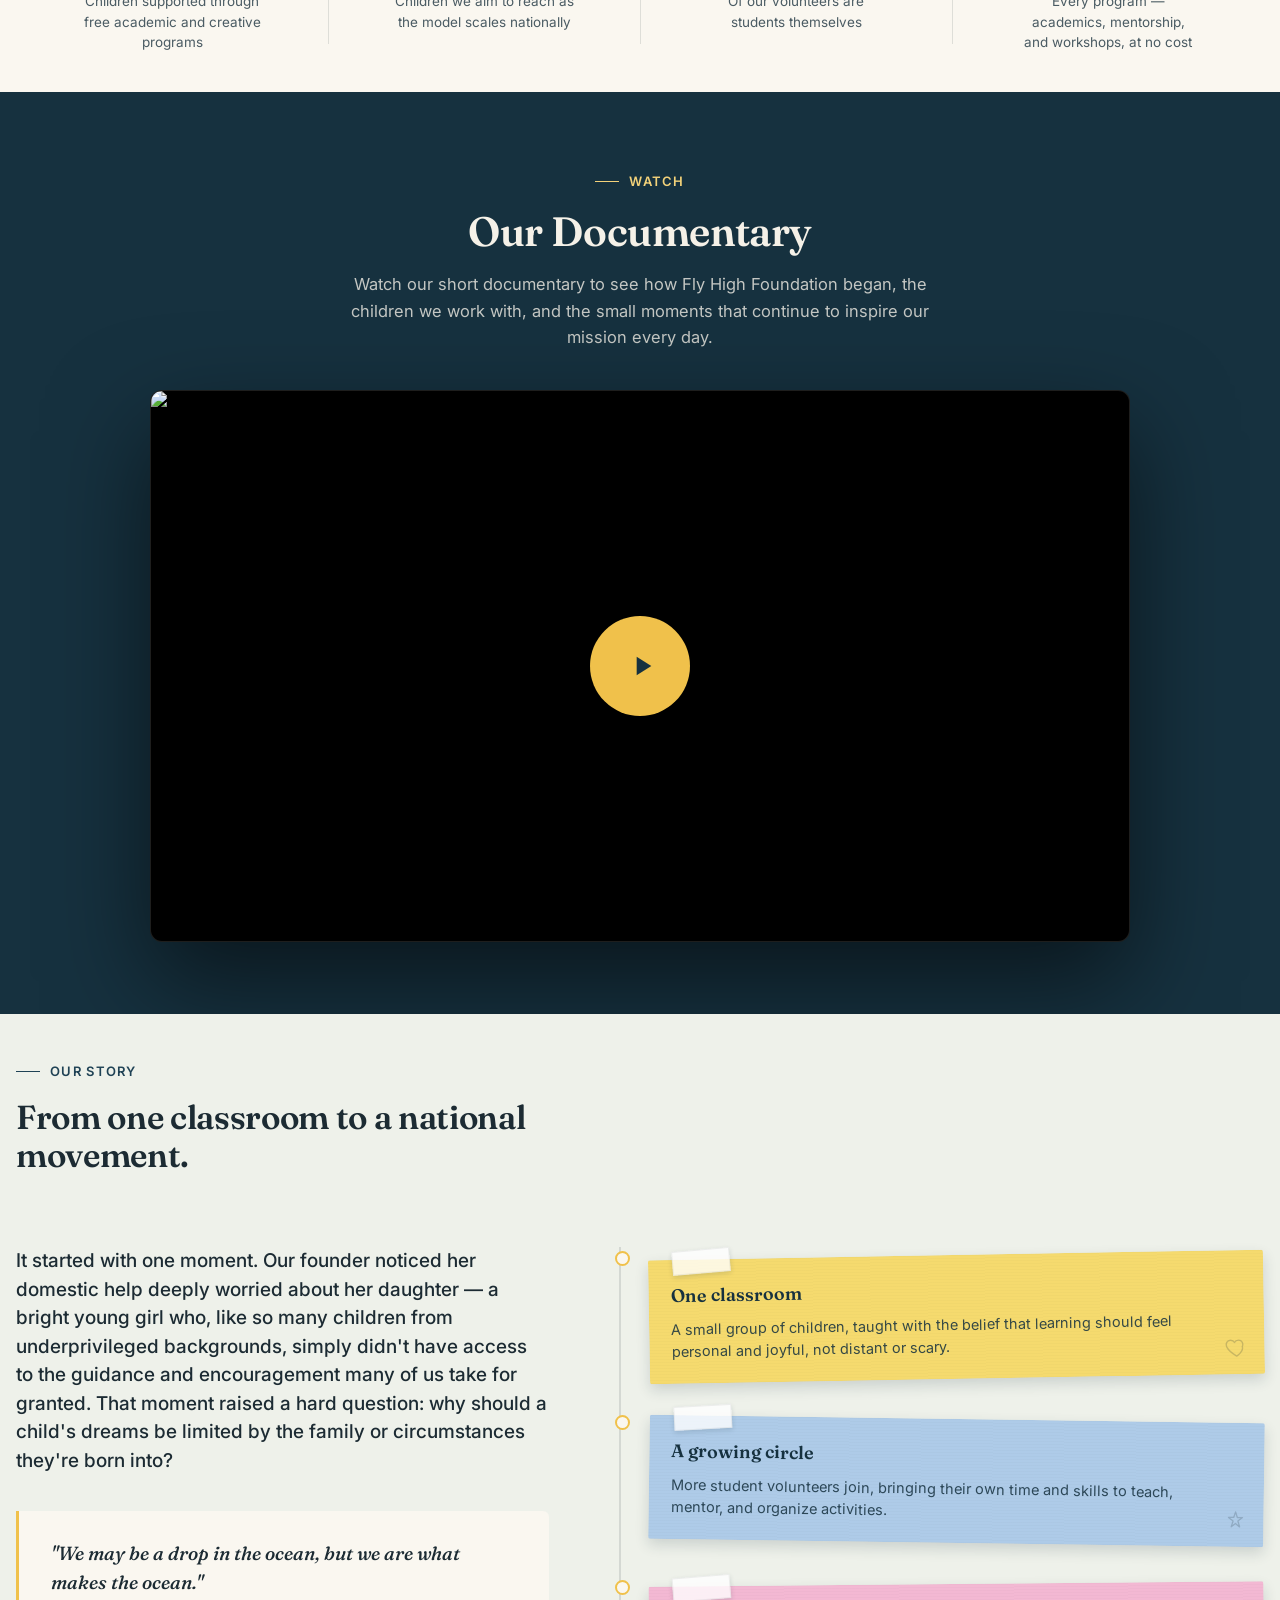
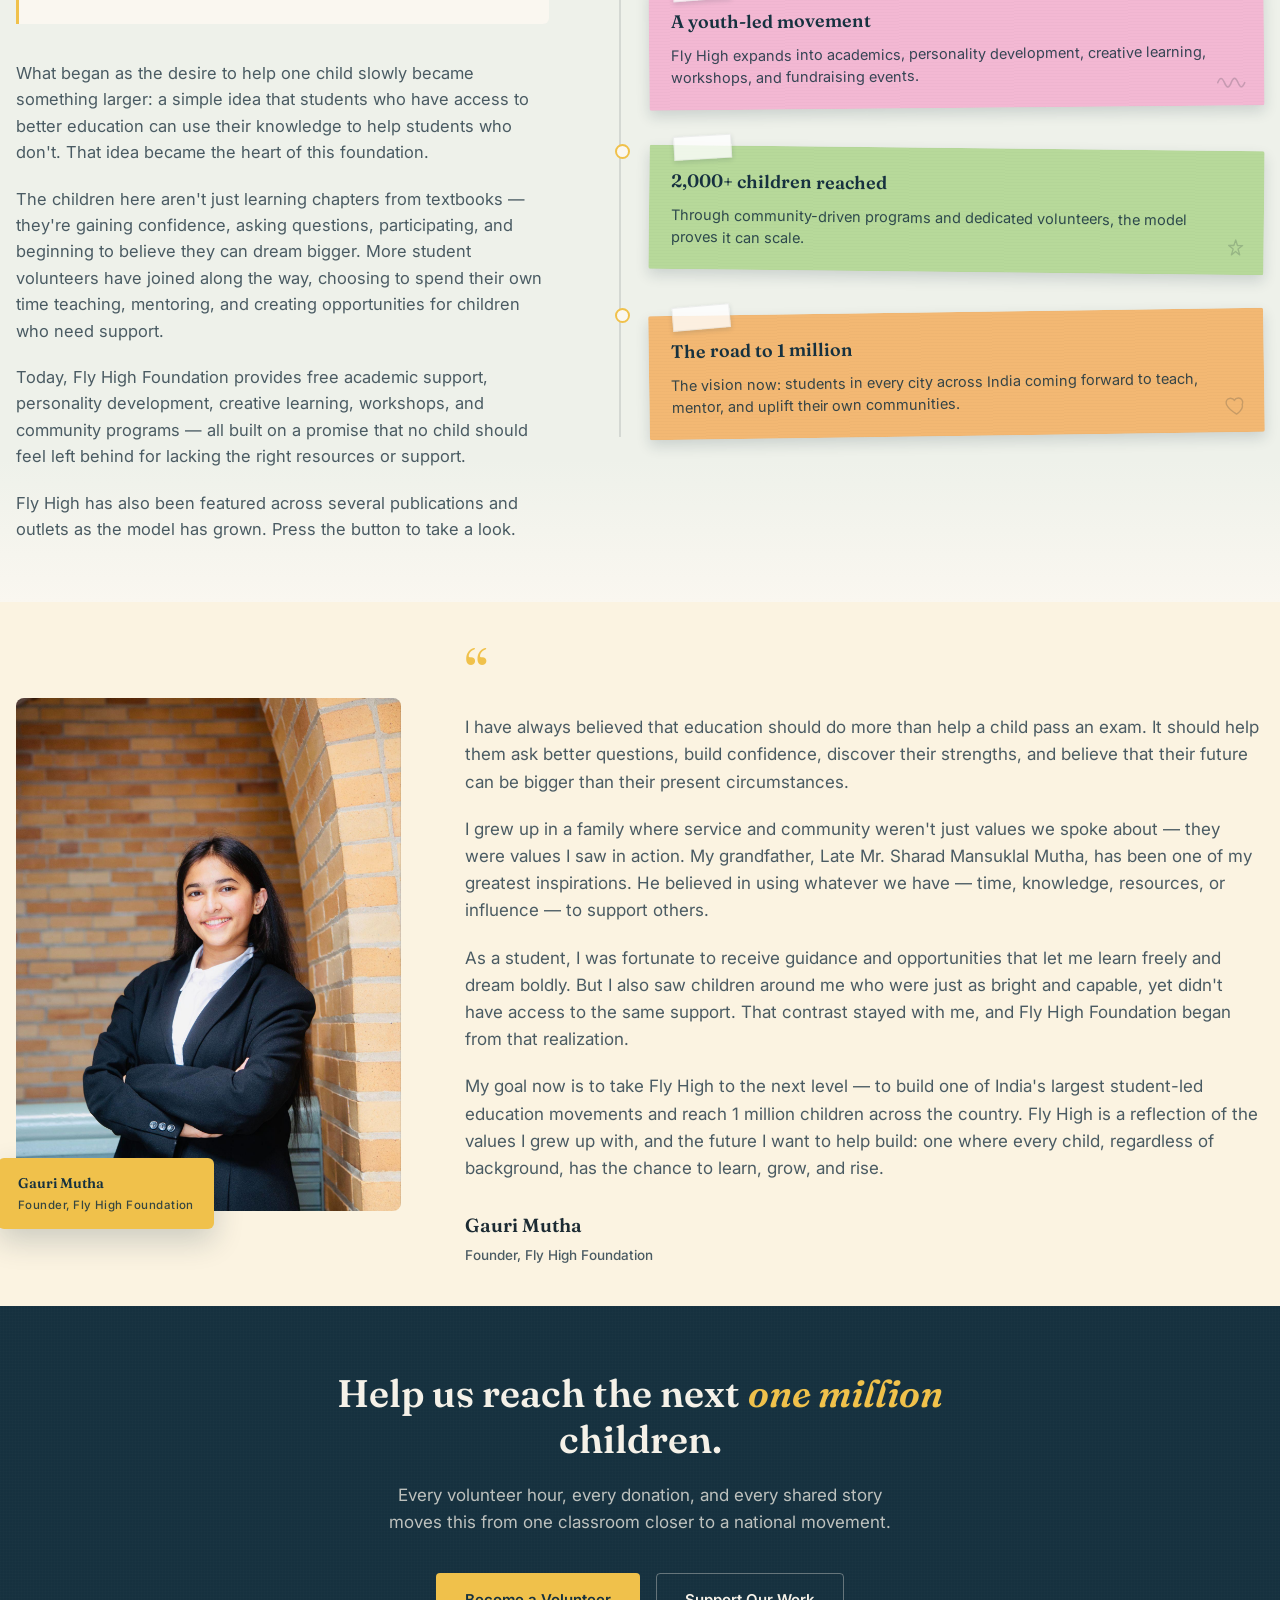
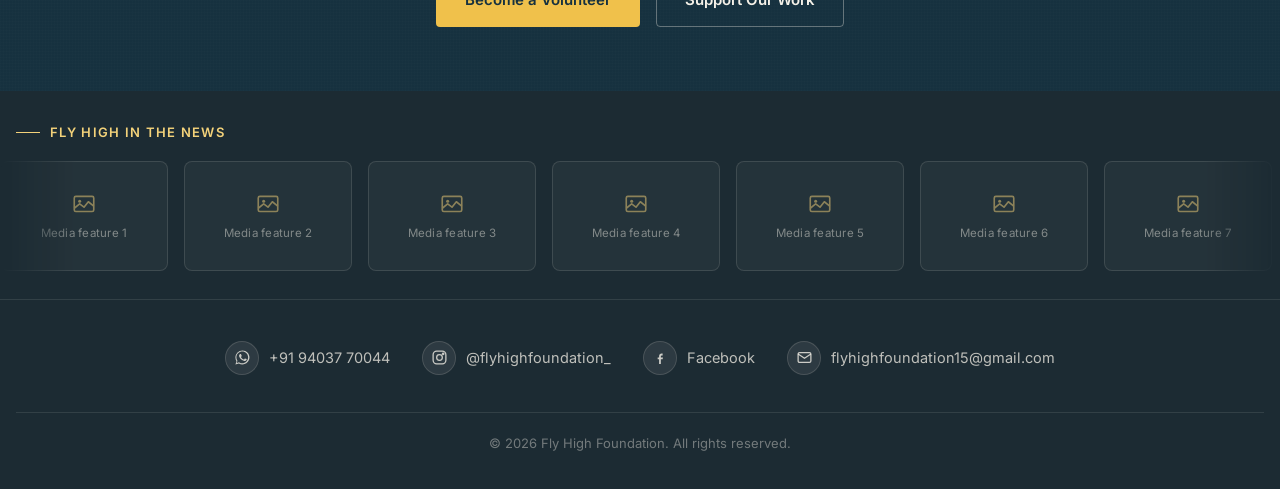
==== commit 233af2e1: "changes in the video section" ====
--- a/index.html
+++ b/index.html
@@ -80,58 +80,52 @@
 <section class="section mission-section" data-reveal>
   <div class="mission-confetti" id="mission-confetti" aria-hidden="true"></div>
   <div class="wrap">
-    <div class="mission-grid">
-      <div>
-        <div class="section-eyebrow">Our Mission</div>
-        <h2 class="pencil-underline" style="font-family: var(--font-display); font-size: clamp(28px, 3.2vw, 38px); font-weight: 600; line-height: 1.2; margin-bottom: 24px;">
-          <span>Students teaching students, across every part of India.</span>
-          <svg class="pencil-svg" viewBox="0 0 400 20" preserveAspectRatio="none"><path d="M4 12 Q100 4, 200 11 T 396 9" /></svg>
-        </h2>
-        <div class="mission-copy">
-          <p>Our mission is to build a <strong>student-led education movement</strong> across India, where privileged students use their time, knowledge, and skills to support children who don't have the same access to quality learning.</p>
-          <p>So far, our network of young volunteers has helped impact <strong>2,000+ underprivileged children</strong> through free academic support, personality development, creative learning activities, workshops, and community programs.</p>
-          <p>Our goal is to take this model beyond one city and create a scalable system where students can teach students in every part of India — reaching <strong>1 million children</strong> by making education more personal, practical, and confidence-building.</p>
-        </div>
-      </div>
-
-      <div class="stat-grid">
-        <div class="stat-card">
-          <span class="num">2,000+</span>
-          <span class="label">Children supported through free academic and creative programs</span>
-        </div>
-        <div class="stat-card stat-card--blue">
-          <span class="num">1M</span>
-          <span class="label">Children we aim to reach as the model scales nationally</span>
-        </div>
-        <div class="stat-card stat-card--blue">
-          <span class="num">100%</span>
-          <span class="label">Of our volunteers are students themselves, balancing their own studies</span>
-        </div>
-        <div class="stat-card">
-          <span class="num">Free</span>
-          <span class="label">Every program — academics, mentorship, and workshops, at no cost</span>
-        </div>
+    <div class="mission-intro">
+      <div class="section-eyebrow">Our Mission</div>
+      <h2 class="pencil-underline" style="font-family: var(--font-display); font-size: clamp(28px, 3.2vw, 38px); font-weight: 600; line-height: 1.2; margin-bottom: 24px;">
+        <span>Students teaching students, across every part of India.</span>
+        <svg class="pencil-svg" viewBox="0 0 400 20" preserveAspectRatio="none"><path d="M4 12 Q100 4, 200 11 T 396 9" /></svg>
+      </h2>
+      <div class="mission-copy">
+        <p>Our mission is to build a <strong>student-led education movement</strong> across India, where privileged students use their time, knowledge, and skills to support children who don't have the same access to quality learning.</p>
+        <p>So far, our network of young volunteers has helped impact <strong>2,000+ underprivileged children</strong> through free academic support, personality development, creative learning activities, workshops, and community programs.</p>
+        <p>Our goal is to take this model beyond one city and create a scalable system where students can teach students in every part of India — reaching <strong>1 million children</strong> by making education more personal, practical, and confidence-building.</p>
+      </div>
+    </div>
+
+    <div class="stat-strip" data-reveal="stagger">
+      <div class="stat-strip-item">
+        <span class="stat-big-num">2,000+</span>
+        <span class="stat-big-label">Children supported through free academic and creative programs</span>
+      </div>
+      <div class="stat-strip-item">
+        <span class="stat-big-num">1M</span>
+        <span class="stat-big-label">Children we aim to reach as the model scales nationally</span>
+      </div>
+      <div class="stat-strip-item">
+        <span class="stat-big-num">100%</span>
+        <span class="stat-big-label">Of our volunteers are students themselves</span>
+      </div>
+      <div class="stat-strip-item">
+        <span class="stat-big-num">Free</span>
+        <span class="stat-big-label">Every program — academics, mentorship, and workshops, at no cost</span>
       </div>
     </div>
   </div>
 </section>
 
 <!-- ============================================ DOCUMENTARY ============================================ -->
-<section class="section section-slate" data-reveal>
-  <div class="wrap">
-    <div class="video-block">
-      <div class="video-frame" data-video-id="LKN4n6j6wp0">
-        <img src="https://img.youtube.com/vi/LKN4n6j6wp0/maxresdefault.jpg" alt="Fly High Foundation documentary thumbnail" class="video-thumb">
-        <div class="video-play-btn" aria-hidden="true">
-          <svg viewBox="0 0 24 24"><path d="M8 5v14l11-7z"/></svg>
-        </div>
-      </div>
-
-      <div class="video-copy">
-        <div class="section-eyebrow">Watch</div>
-        <h3>Our Documentary</h3>
-        <p>Watch our short documentary to see how Fly High Foundation began, the children we work with, and the small moments that continue to inspire our mission every day.</p>
-        <a href="https://www.youtube.com/watch?v=LKN4n6j6wp0" target="_blank" rel="noopener" class="btn btn-primary">Watch on YouTube</a>
+<section class="section section-slate video-feature-section" data-reveal>
+  <div class="wrap video-feature-wrap">
+    <div class="video-feature-header">
+      <div class="section-eyebrow">Watch</div>
+      <h2 class="video-feature-title">Our Documentary</h2>
+      <p class="video-feature-desc">Watch our short documentary to see how Fly High Foundation began, the children we work with, and the small moments that continue to inspire our mission every day.</p>
+    </div>
+    <div class="video-frame video-frame--feature" data-video-id="LKN4n6j6wp0">
+      <img src="https://img.youtube.com/vi/LKN4n6j6wp0/maxresdefault.jpg" alt="Fly High Foundation documentary thumbnail" class="video-thumb">
+      <div class="video-play-btn video-play-btn--lg" aria-hidden="true">
+        <svg viewBox="0 0 24 24"><path d="M8 5v14l11-7z"/></svg>
       </div>
     </div>
   </div>
--- a/styles.css
+++ b/styles.css
@@ -663,6 +663,85 @@
   }
 }
 
+/* Mission intro — text block above stat strip */
+.mission-intro {
+  max-width: 760px;
+}
+
+/* Stat strip — editorial horizontal counter row */
+.stat-strip {
+  display: grid;
+  grid-template-columns: repeat(4, 1fr);
+  margin-top: 56px;
+  border-top: 1px solid var(--line);
+  padding-top: 48px;
+}
+
+.stat-strip-item {
+  text-align: center;
+  padding: 0 24px;
+  position: relative;
+}
+
+.stat-strip-item + .stat-strip-item::before {
+  content: '';
+  position: absolute;
+  left: 0;
+  top: 8px;
+  bottom: 8px;
+  width: 1px;
+  background: var(--line);
+}
+
+.stat-big-num {
+  display: block;
+  font-family: var(--font-display);
+  font-size: clamp(36px, 4.5vw, 64px);
+  font-weight: 600;
+  color: var(--slate-deep);
+  line-height: 1;
+  margin-bottom: 14px;
+}
+
+.stat-big-num::after {
+  content: '';
+  display: block;
+  width: 28px;
+  height: 2px;
+  background: var(--accent);
+  margin: 10px auto 0;
+}
+
+.stat-big-label {
+  display: block;
+  font-size: 13.5px;
+  color: var(--ink-soft);
+  line-height: 1.5;
+  max-width: 180px;
+  margin: 0 auto;
+}
+
+@media (max-width: 640px) {
+  .stat-strip {
+    grid-template-columns: repeat(2, 1fr);
+    padding-top: 28px;
+    margin-top: 36px;
+  }
+  .stat-strip-item {
+    padding: 20px 16px;
+  }
+  .stat-strip-item:nth-child(3),
+  .stat-strip-item:nth-child(4) {
+    border-top: 1px solid var(--line);
+  }
+  .stat-strip-item:nth-child(3)::before {
+    display: none;
+  }
+  .stat-big-num {
+    font-size: clamp(30px, 8vw, 48px);
+  }
+}
+
 /* ============================================
    DOCUMENTARY / VIDEO SECTION
    ============================================ */
@@ -741,6 +820,87 @@
   color: rgba(245, 241, 232, 0.78);
   font-size: 16px;
   margin-bottom: 24px;
+}
+
+/* Video feature — full-width cinematic layout */
+.video-feature-section {
+  padding: 72px 0;
+}
+
+.video-feature-wrap {
+  display: flex;
+  flex-direction: column;
+  align-items: center;
+  text-align: center;
+}
+
+.video-feature-header {
+  max-width: 600px;
+  margin-bottom: 40px;
+}
+
+.video-feature-title {
+  font-family: var(--font-display);
+  font-size: clamp(30px, 3.2vw, 50px);
+  font-weight: 600;
+  color: var(--chalk-white);
+  line-height: 1.15;
+  letter-spacing: -0.01em;
+  margin-bottom: 16px;
+}
+
+.video-feature-desc {
+  color: rgba(245, 241, 232, 0.78);
+  font-size: 16.5px;
+  line-height: 1.6;
+}
+
+.video-frame--feature {
+  width: 100%;
+  max-width: 980px;
+  border-radius: 12px;
+  box-shadow: 0 40px 100px rgba(0, 0, 0, 0.55);
+}
+
+.video-play-btn--lg {
+  width: 100px;
+  height: 100px;
+}
+
+.video-play-btn--lg svg {
+  width: 32px;
+  height: 32px;
+  margin-left: 4px;
+}
+
+.video-feature-cta {
+  margin-top: 36px;
+}
+
+@media (max-width: 640px) {
+  .video-feature-section {
+    padding: 48px 0;
+  }
+  .video-feature-header {
+    margin-bottom: 24px;
+  }
+  .video-feature-title {
+    font-size: clamp(24px, 7vw, 36px);
+  }
+  .video-feature-desc {
+    font-size: 15px;
+  }
+  .video-play-btn--lg {
+    width: 64px;
+    height: 64px;
+  }
+  .video-play-btn--lg svg {
+    width: 22px;
+    height: 22px;
+  }
+  .video-feature-cta {
+    margin-top: 22px;
+  }
 }
 
 /* ============================================
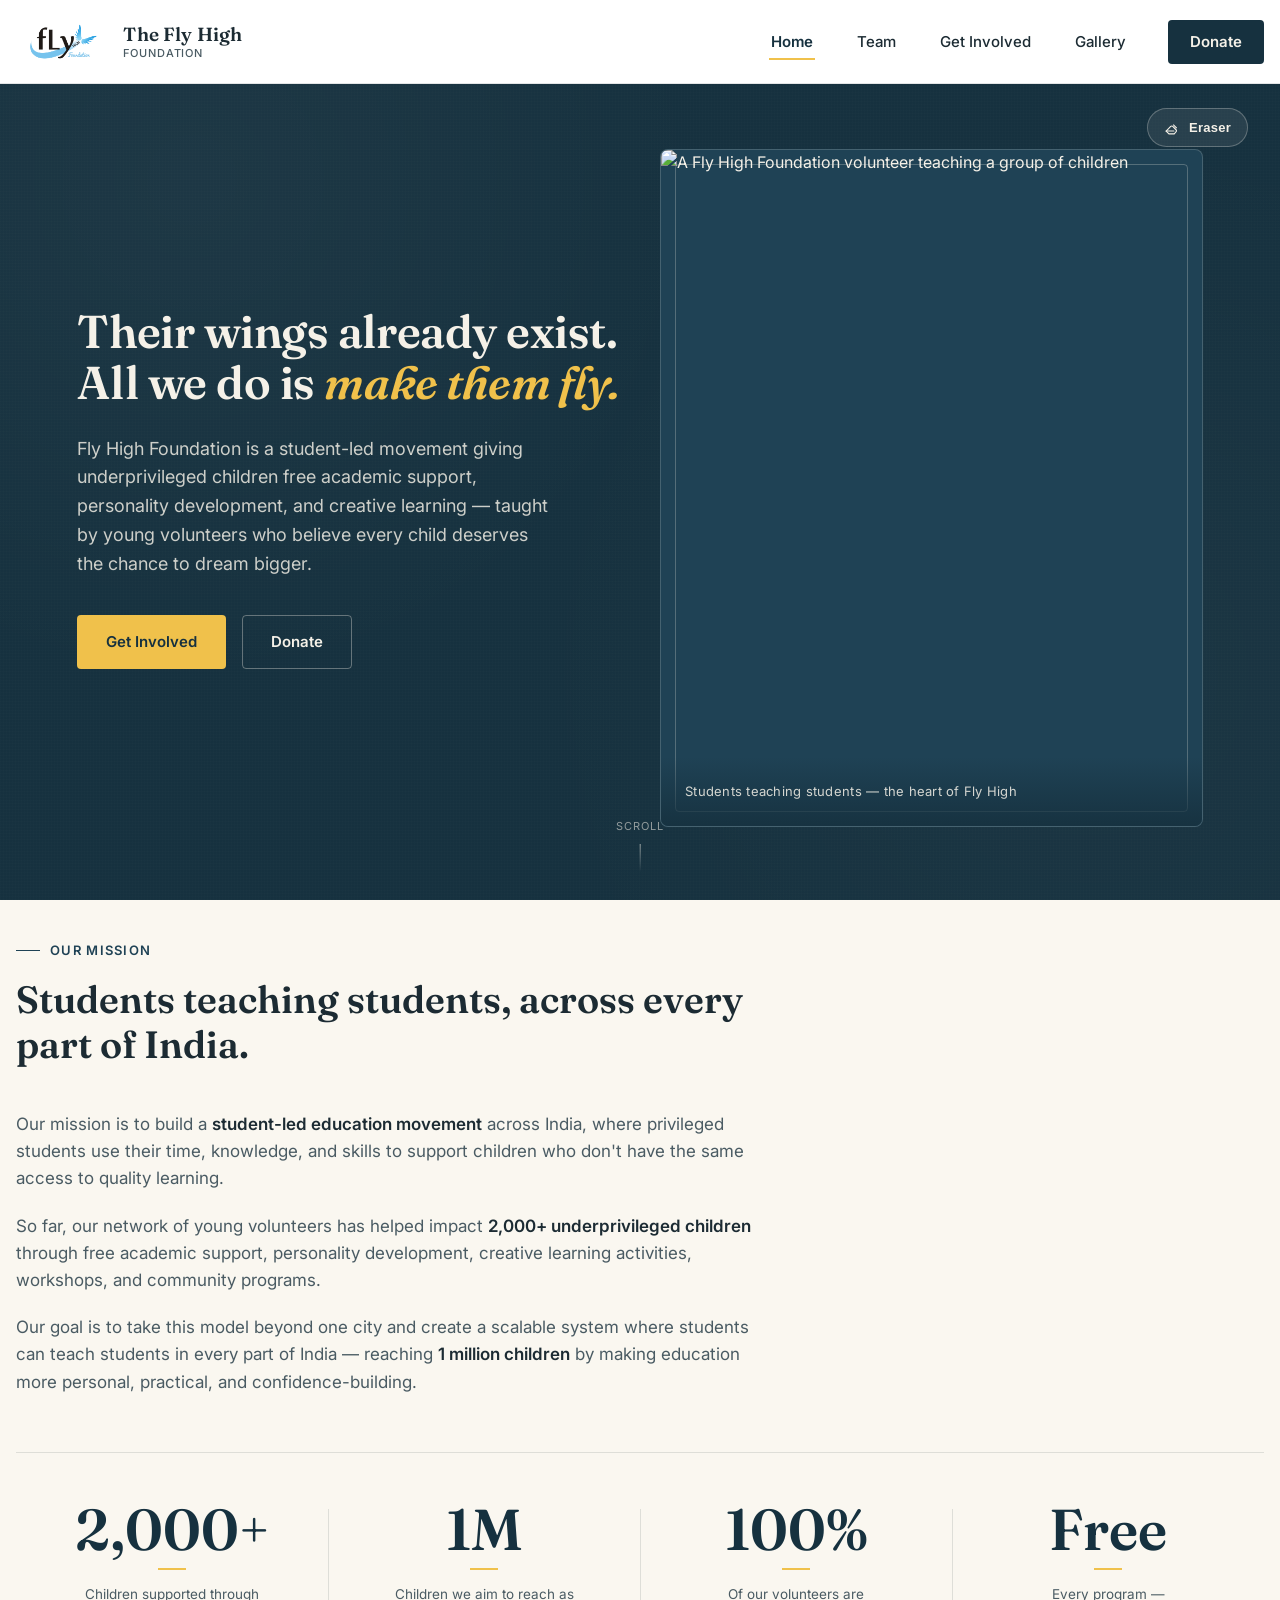
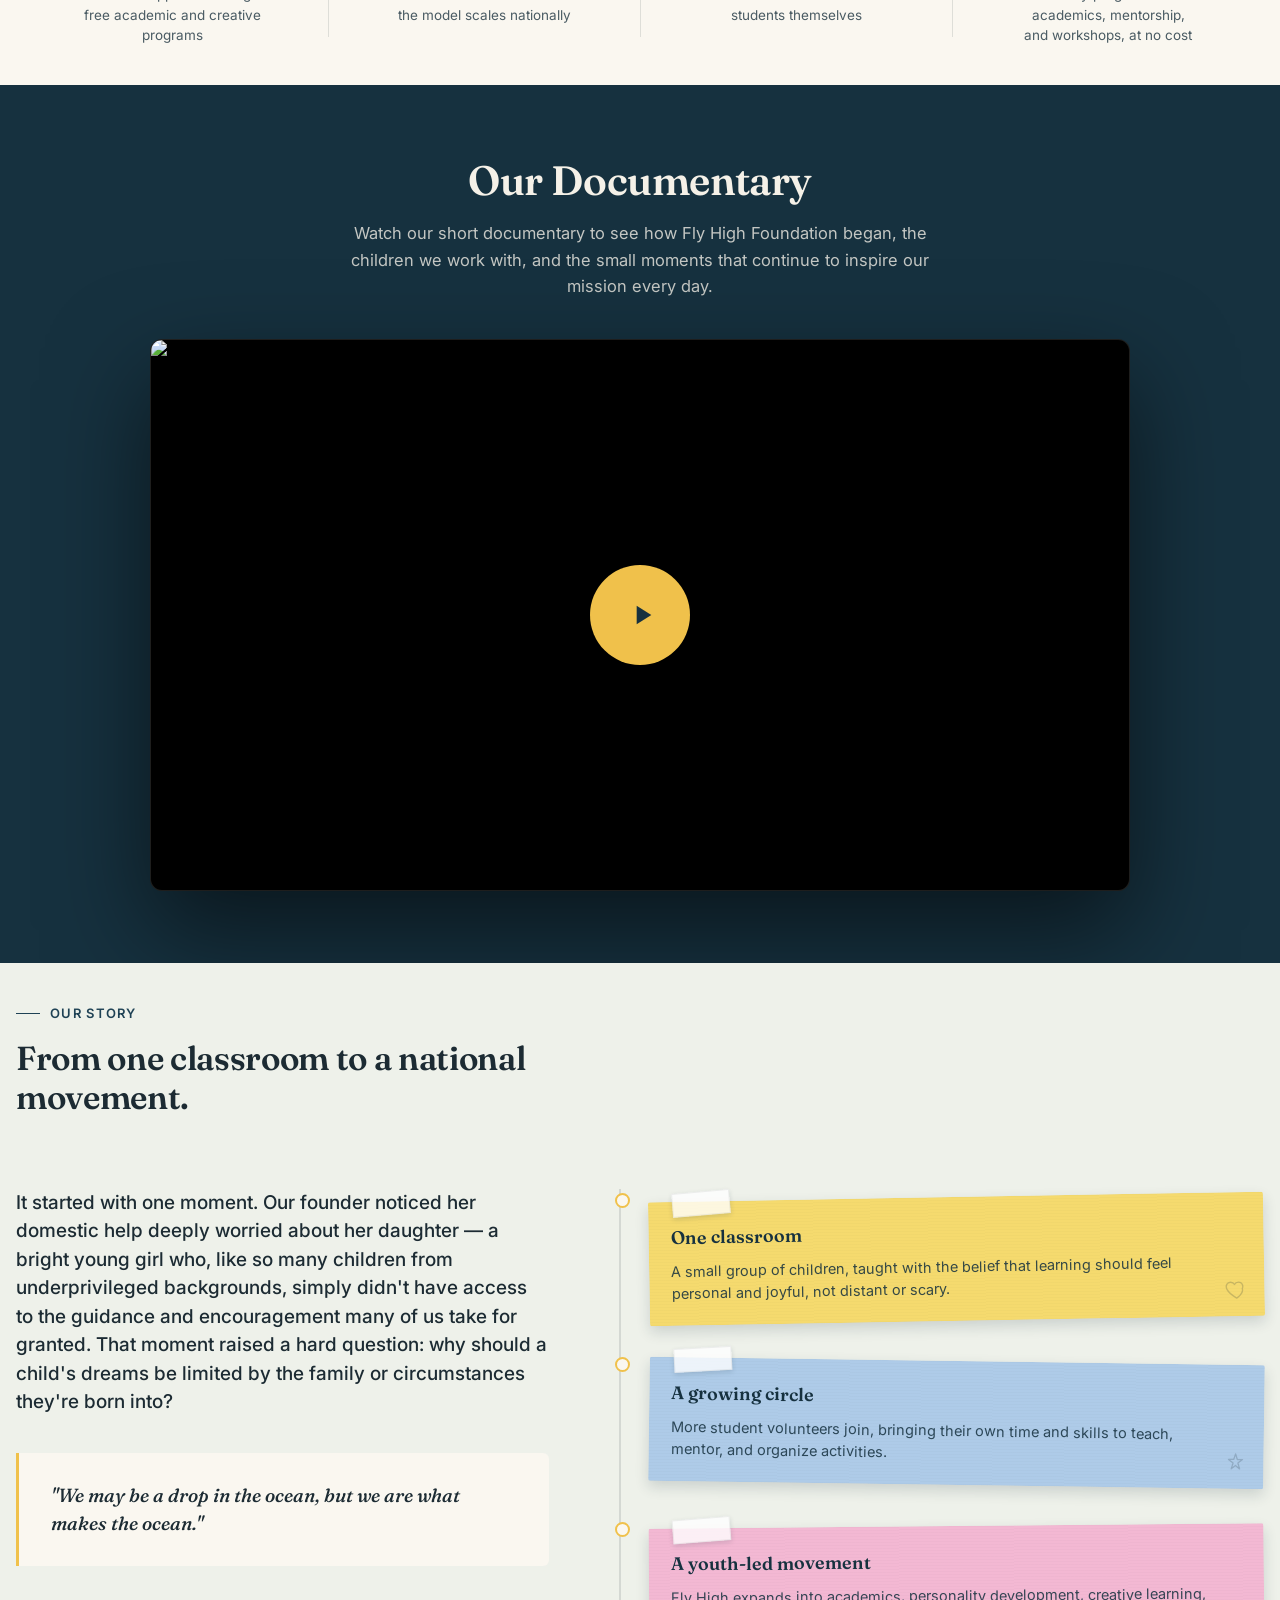
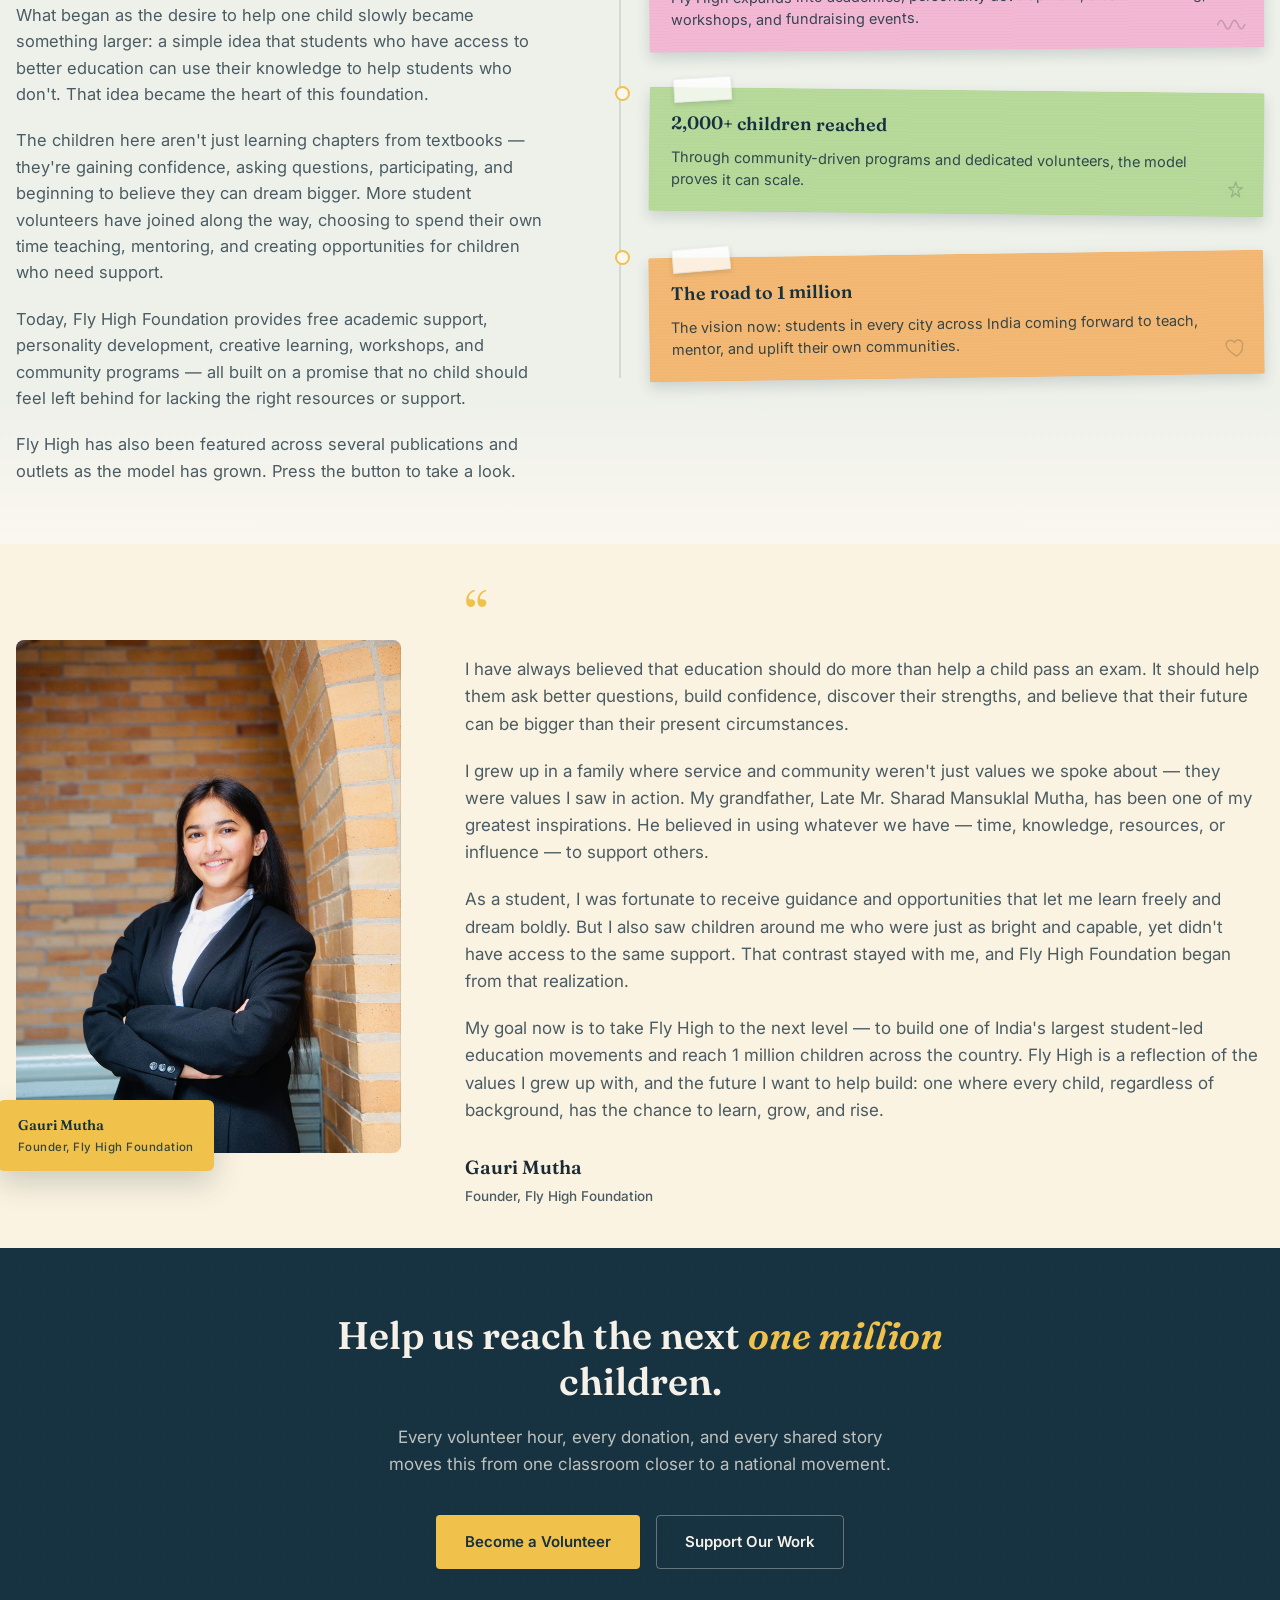
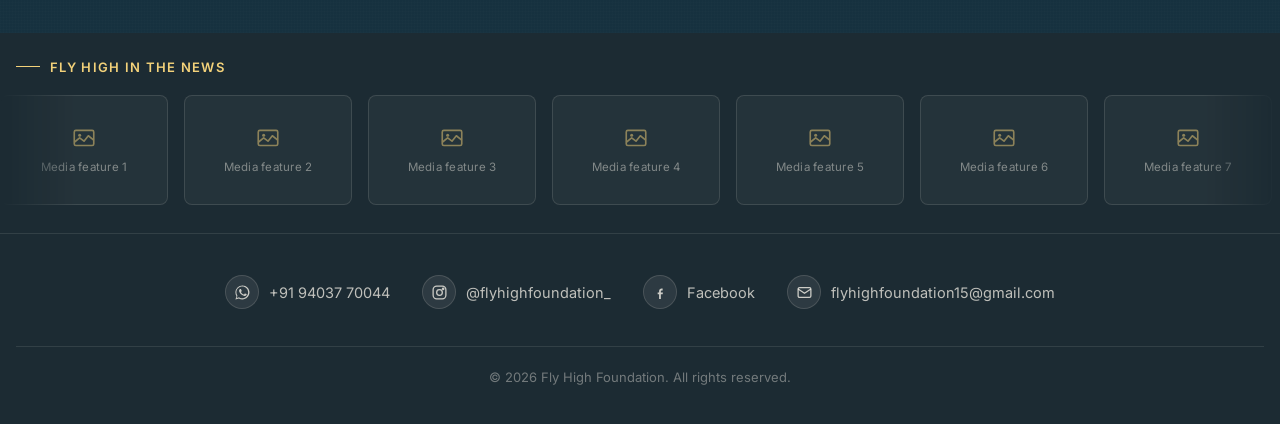
==== commit 1c896910: "updated donate page" ====
--- a/index.html
+++ b/index.html
@@ -118,7 +118,6 @@
 <section class="section section-slate video-feature-section" data-reveal>
   <div class="wrap video-feature-wrap">
     <div class="video-feature-header">
-      <div class="section-eyebrow">Watch</div>
       <h2 class="video-feature-title">Our Documentary</h2>
       <p class="video-feature-desc">Watch our short documentary to see how Fly High Foundation began, the children we work with, and the small moments that continue to inspire our mission every day.</p>
     </div>
--- a/styles.css
+++ b/styles.css
@@ -490,7 +490,7 @@
 }
 
 .section-eyebrow {
-  display: inline-flex;
+  display: flex;
   align-items: center;
   gap: 10px;
   font-size: 13px;
@@ -1657,6 +1657,19 @@
   color: var(--accent-soft);
 }
 
+/* when a card is backed by a real image from the media sheet, fill the
+   whole card with it instead of the placeholder icon layout */
+.media-logo-card--img {
+  padding: 0;
+  overflow: hidden;
+}
+
+.media-logo-card--img img {
+  width: 100%;
+  height: 100%;
+  object-fit: cover;
+}
+
 .media-logo-card span {
   font-size: 11.5px;
   letter-spacing: 0.02em;
